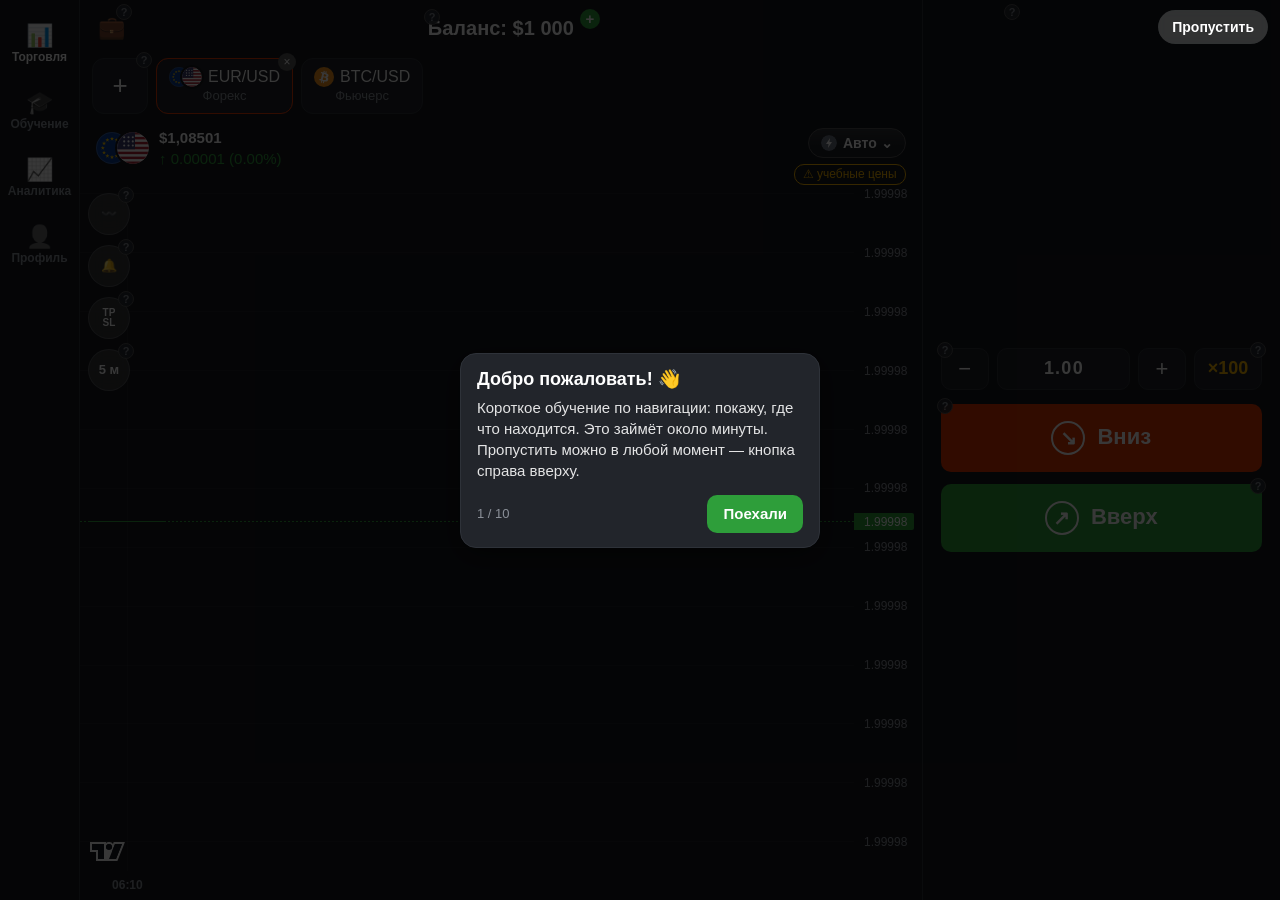
==== criptoforex-pwa/index.html @ 774edd7d "Add files via upload" ====
<!DOCTYPE html>
<html lang="ru">
<head>
<meta charset="UTF-8">
<meta name="viewport" content="width=device-width, initial-scale=1, viewport-fit=cover">
<meta name="theme-color" content="#16181d">
<meta name="color-scheme" content="dark">
<meta name="description" content="Локальный учебный терминал CriptoForex для iPhone.">
<meta name="mobile-web-app-capable" content="yes">
<meta name="apple-mobile-web-app-capable" content="yes">
<meta name="apple-mobile-web-app-title" content="CriptoForex">
<meta name="apple-mobile-web-app-status-bar-style" content="black">
<link rel="manifest" href="./manifest.json">
<link rel="apple-touch-icon" sizes="180x180" href="./apple-touch-icon.png">
<link rel="icon" type="image/png" sizes="32x32" href="./favicon-32.png">
<link rel="icon" type="image/png" sizes="192x192" href="./icon-192.png">
<title>CriptoForex</title>
<script>
  if (window.navigator.standalone || (window.matchMedia && window.matchMedia("(display-mode: standalone)").matches)) {
    document.documentElement.classList.add("pwa-standalone");
  }
</script>
<link rel="stylesheet" href="./style.css?v=113-pwa">
</head>
<body>
<div id="app">

  <!-- ===== ТОРГОВЛЯ ===== -->
  <section id="page-trade" class="page active">
    <header class="top">
      <button class="icon-btn" id="btn-open-trades" aria-label="Сделки">💼<span class="badge" id="open-badge" hidden>0</span></button>
      <div class="balance">Баланс: <b id="balance" class="tap">$0</b><button class="plus" id="btn-topup" aria-label="Пополнить демо-счёт">+</button></div>
      <span class="icon-btn spacer"></span>
    </header>

    <div class="tabs" id="asset-tabs"></div>

    <div class="quote">
      <div class="quote-main">
        <span id="q-icon"></span>
        <div>
          <div class="price" id="price">—</div>
          <div class="change" id="change"></div>
        </div>
      </div>
      <div class="quote-r"><div class="ex-row"><button class="ex-pill ex-prev" id="ex-prev" title="Предыдущая биржа" hidden></button><button class="ex-pill" id="ex-pill" hidden>Авто ⌄</button></div>
      <div class="sim-badge" id="sim-badge" hidden title="Нет связи с биржей — цены учебные">⚠ учебные цены</div></div>
    </div>

    <div class="chart-wrap">
      <div class="chart-tools">
        <button class="round" id="btn-indicators" title="Индикаторы">〰️</button>
        <button class="round" id="btn-alerts" title="Уведомления">🔔<span class="badge" id="alert-badge" hidden>0</span></button>
        <button class="round tpsl-btn" id="btn-tpsl" title="Тейк-профит и стоп-лосс">TP<br>SL</button>
        <button class="round" id="btn-tf" title="Таймфрейм">5 м</button>
        <button class="round dom-btn" id="btn-dom" title="Стакан и заявки" hidden>DOM</button>
        <button class="round" id="btn-trend" title="Поставить линию тренда" hidden>📐</button>
        <button class="round" id="btn-undo-trend" title="Удалить последнюю линию тренда" hidden>↶</button>
      </div>
      <div id="lw-chart"></div>
      <svg id="trend-svg"></svg>
      <svg id="tpsl-svg"></svg>
      <div id="place-ov" hidden></div>
      <canvas id="mag" hidden></canvas>
      <div id="tv-chart" hidden></div>
    </div>

    <footer class="trade-bar">
      <div class="stake-row">
        <button class="step" id="stake-minus">−</button>
        <div class="stake-wrap" id="stake-wrap"><div class="drum" id="stake-drum" aria-hidden="true"></div>
          <input id="stake" type="text" inputmode="decimal" value="1.00" aria-label="Сумма ставки"></div>
        <button class="step" id="stake-plus">+</button>
        <button class="lev" id="lev-btn" aria-label="Плечо">×100</button>
      </div>
      <div class="dir-row" id="dir-row">
        <button class="dir down" id="btn-down"><span class="ico">↘</span>Вниз</button>
        <button class="dir up" id="btn-up"><span class="ico">↗</span>Вверх</button>
      </div>
      <div class="pos-row" id="pos-row" hidden>
        <div class="pos-info">
          <div class="pos-name" id="pos-name"></div>
          <div class="pos-time" id="pos-time"></div>
        </div>
        <div class="pos-pnl" id="pos-pnl"></div>
        <button class="stop" id="btn-stop">СТОП</button>
      </div>
    </footer>
  </section>

  <!-- ===== ОБУЧЕНИЕ ===== -->
  <section id="page-learn" class="page">
    <h1>Обучение</h1>
    <button class="card link" id="btn-tour"><b>🧭 Пройти обучение по навигации</b><div class="muted">Короткий тур по приложению — заново</div></button>
    <div class="list" id="lessons"></div>
  </section>

  <!-- ===== АНАЛИТИКА ===== -->
  <section id="page-analytics" class="page">
    <div class="an-head"><h1>Аналитика</h1><button id="an-refresh" class="an-ref" aria-label="Обновить" title="Обновить">⟳</button></div>
    <h2 id="an-asset"></h2>
    <div class="widget-box" id="tv-technical"></div>
    <h2>Календарь событий</h2>
    <div class="widget-box tall" id="tv-events"></div>
  </section>

  <!-- ===== ПРОФИЛЬ ===== -->
  <section id="page-profile" class="page">
    <h1>Профиль</h1>
    <div class="card"><div class="muted">Ваш баланс</div><div class="big green tap" id="p-balance">$0</div>
      <button class="plus big-plus" id="btn-topup2">+</button></div>
    <button class="card link" id="btn-stats"><b>Статистика</b><div class="muted">Статистика по валютным парам</div></button>
    <div class="menu">
      <button id="m-admin" hidden><span>🛡</span>Админка<i>›</i></button>
      <button id="m-history"><span>💼</span>История<i>›</i></button>
      <button id="m-settings"><span>⚙️</span>Настройки<i>›</i></button>
      <button id="m-feedback"><span>💬</span>Написать @e3to_ya<i>›</i></button>
    </div>
    <div class="version">CriptoForex (v113)</div>
  </section>

  <nav class="nav">
    <i class="nav-glass" aria-hidden="true"></i>
    <button data-page="trade" class="active"><span>📊</span>Торговля</button>
    <button data-page="learn"><span>🎓</span>Обучение</button>
    <button data-page="analytics"><span>📈</span>Аналитика</button>
    <button data-page="profile"><span>👤</span>Профиль</button>
  </nav>
</div>

<!-- Экран «Сделки» -->
<div id="trades-view" hidden>
  <header class="tr-top"><button id="tr-back" aria-label="Назад">‹</button><h2>Сделки</h2><span></span></header>
  <div class="chips tr-chips" id="tr-chips"></div>
  <div id="tr-list"></div>
  <footer class="tr-total"><div>Общая прибыль (<span id="tr-count">0</span>)</div><div id="tr-sum" class="tr-sum">$0</div></footer>
</div>

<!-- Экран «Админка» (виден только админам) -->
<div id="admin-view" hidden>
  <header class="tr-top"><button id="ad-back" aria-label="Назад">‹</button><h2>Админка</h2><button id="ad-refresh" class="ad-ref" aria-label="Обновить">⟳</button></header>
  <div class="ad-sum" id="ad-sum"></div>
  <div class="chips tr-chips" id="ad-tabs"></div>
  <div class="ad-tools" id="ad-tools">
    <div class="ad-search"><input id="ad-q" placeholder="Поиск: ник, имя или id" autocomplete="off" enterkeyhint="search"></div>
    <div class="chips ad-sorts" id="ad-sorts"></div>
  </div>
  <div id="ad-list"></div>
</div>

<!-- Стакан и заявки (виден только админам) -->
<div id="dom-view" hidden>
  <div class="dom-split v2" id="dom-split2" title="Потяни, чтобы изменить ширину правой панели"></div>
  <header class="dom-top">
    <button id="dom-back" aria-label="Назад">‹</button>
    <div class="dom-title"><b id="dom-title">Стакан</b><small id="dom-sub"></small></div>
    <button id="dom-ex" class="dom-ex" aria-label="Биржа"></button>
  </header>
  <div class="dom-bar" id="dom-bar">
    <button class="step" id="dom-minus" aria-label="Меньше">−</button>
    <input id="dom-stake" type="text" inputmode="decimal" value="1.00" aria-label="Ставка">
    <button class="step" id="dom-plus" aria-label="Больше">+</button>
    <button class="lev" id="dom-lev" aria-label="Плечо">×100</button>
    <label class="dom-tap" id="dom-tpsl-lab" title="Тейк-профит и стоп-лосс на новые заявки из стакана"><span>TP/SL</span><input type="checkbox" id="dom-tpsl" class="spot-in"><span class="spot-sw"></span></label>
    <button class="step" id="dom-tpsl-set" aria-label="Настроить TP/SL" title="Настроить TP/SL">⚙</button>
    <label class="dom-tap" title="Заявка уходит сразу по тапу на уровень"><span>1 тап</span><input type="checkbox" id="dom-tap" class="spot-in"><span class="spot-sw"></span></label>
  </div>
  <div class="dom-pos" id="dom-pos" hidden></div>
  <div class="dom-lw">
    <div class="dom-chartbox" id="dom-chartbox">
      <canvas id="dom-chart"></canvas>
      <div class="dom-tfs" id="dom-tfs"><button data-cd>Свечи</button><button data-tf="15s">15с</button><button data-tf="1">1м</button><button data-tf="5">5м</button></div>
    </div>
    <div class="dom-split" id="dom-split1" title="Потяни, чтобы изменить ширину графика и стакана"></div>
    <div class="dom-ladder" id="dom-ladder"></div>
    <div class="dom-zoom" id="dom-zoom">
      <div class="zg"><button id="dom-rm" aria-label="Строки ниже" title="Строки стакана ниже">↕−</button><button id="dom-rp" aria-label="Строки выше" title="Строки стакана выше">↕+</button><small>строки</small></div>
      <div class="zg"><button id="dom-zm" aria-label="Мельче шаг цены" title="Мельче шаг цены (×1 — каждый тик)">−</button><button id="dom-zv" aria-label="Сбросить" title="Шаг цены ×1">×1</button><button id="dom-zp" aria-label="Крупнее шаг цены" title="Крупнее шаг цены (×10 — каждый 10-й тик)">+</button><small>шаг цены</small></div>
      <div class="zg"><button id="dom-ctr" aria-label="К текущей цене" title="К текущей цене">◎</button><small>к цене</small></div>
    </div>
    <div class="dom-plate" id="dom-plate"></div>
  </div>
  <div class="dom-confirm" id="dom-confirm" hidden></div>
  <div class="dom-orders" id="dom-orders" hidden></div>
  <footer class="dom-foot" id="dom-foot">
    <button class="dir down" id="dom-down"><span class="ico">↘</span>Вниз</button>
    <button class="dir up" id="dom-up"><span class="ico">↗</span>Вверх</button>
  </footer>
</div>

<!-- Нижняя шторка (общая для всех списков) -->
<div id="sheet-back" hidden></div>
<div id="sheet" hidden>
  <div class="grab"></div>
  <h3 id="sheet-title"></h3>
  <div id="sheet-body"></div>
</div>
<div id="toast" hidden></div>

<script src="./currencies.js"></script>
<script src="./icons.js?v=11"></script>
<script src="./demo.js"></script>
<script src="./app.js?v=113-pwa"></script>
<script src="./dom.js?v=115"></script>
<script>
  if ("serviceWorker" in navigator) {
    window.addEventListener("load", () => navigator.serviceWorker.register("./sw.js").catch(() => {}));
  }
</script>
</body>
</html>
---- criptoforex-pwa/style.css ----
:root{
  --bg:#16181d; --card:#1f2227; --card2:#272b32; --line:#2e3239;
  --text:#fff; --muted:#8b9099; --green:#2e9e3a; --red:#e03500; --accent:#2e9e3a; --accent-t:#fff; --sel:#e03500; --round:rgba(110,110,110,.85); --round-t:#fff;
  --sheet:#22252b; --pop:#2b2f36; --border2:#555; --inv:#fff; --inv-t:#000; --toast:#333; --toast-t:#fff;
  --up:#2e9e3a; --down:#e03500; --up-t:#fff; --down-t:#fff;
  --fx1:150,205,255; --fx2:60,150,255; --fx3:20,70,190; --fx-alt:255,155,45;   /* цвета нижнего бара и его эффектов (r,g,b); в теме «Свой цвет» — из выбранного цвета кнопок */
  --safe-b:env(safe-area-inset-bottom,0px);
}
*{box-sizing:border-box;-webkit-tap-highlight-color:transparent}
html,body{margin:0;height:100%;background:var(--bg);color:var(--text);
  font:16px/1.3 -apple-system,BlinkMacSystemFont,"Segoe UI",Roboto,sans-serif;overflow:hidden}
button{font:inherit;color:inherit;background:none;border:0;cursor:pointer}
#app{display:flex;flex-direction:column;height:100%}
.page{display:none;flex:1;min-height:0;overflow-y:auto;padding:0 16px 16px}
.page.active{display:flex;flex-direction:column}
#page-trade{padding:0}
h1{text-align:center;font-size:22px;margin:14px 0}
h2{font-size:16px;margin:16px 0 8px}
.muted{color:var(--muted)} .green{color:var(--green)} .red{color:var(--red)}

/* --- торговля --- */
.top{display:flex;align-items:center;justify-content:space-between;padding:10px 12px 6px}
.icon-btn{width:36px;height:36px;font-size:22px;position:relative}
.icon-btn.spacer{visibility:hidden}
.badge{position:absolute;top:-2px;right:-2px;background:var(--red);border-radius:9px;font-size:11px;min-width:16px;height:16px;line-height:16px;text-align:center}
.balance{font-size:20px;font-weight:600;position:relative}
.plus{width:20px;height:20px;border-radius:50%;background:var(--accent);color:var(--accent-t);font-size:15px;line-height:20px;position:absolute;top:-6px;right:-26px;padding:0}
.tabs{display:flex;gap:8px;overflow-x:auto;padding:6px 12px;scrollbar-width:none}
.tabs::-webkit-scrollbar{display:none}
.tab{flex:0 0 auto;min-width:104px;padding:8px 12px;border:1.5px solid var(--line);border-radius:12px;background:var(--card);position:relative;text-align:center}
.tab small{display:block;color:var(--muted);font-size:13px}
.tab.active{border-color:var(--sel)}
.tab.add{min-width:56px;font-size:26px;display:flex;align-items:center;justify-content:center}
.tab .x{position:absolute;top:-6px;right:-4px;width:18px;height:18px;border-radius:50%;background:var(--border2);font-size:12px;line-height:18px}
.tab .pnl{font-size:13px}
.quote{display:flex;justify-content:space-between;align-items:flex-start;padding:8px 16px 0}
.price{font-size:15px;font-weight:600}
.change{font-size:15px;margin-top:2px}
.sim-badge{font-size:12px;color:#f5b301;border:1px solid #f5b301;border-radius:10px;padding:2px 8px}
.chart-wrap{position:relative;flex:1;min-height:0}
#tv-chart,#lw-chart{position:absolute;inset:0}
#tv-chart[hidden],#lw-chart[hidden]{display:none}
#tv-chart iframe{width:100%!important;height:100%!important}
.chart-tools{position:absolute;left:8px;top:8px;display:flex;flex-direction:column;gap:10px;z-index:8}
.round{width:42px;height:42px;border-radius:50%;background:var(--round);color:var(--round-t);font-size:13px;font-weight:600}
.round.light{background:#eee;color:#555}
.trade-bar{padding:8px 16px calc(8px + 0px);background:var(--bg)}
.stake-row{display:flex;gap:8px;margin-bottom:8px}
.stake-row input{flex:1;min-width:0;text-align:center;background:var(--card);color:var(--text);border:1px solid var(--line);border-radius:10px;font-size:18px;font-weight:600;padding:8px}
.step{width:48px;border-radius:10px;background:var(--card);border:1px solid var(--line);font-size:22px;position:relative;overflow:hidden;touch-action:manipulation;-webkit-tap-highlight-color:transparent;user-select:none;-webkit-user-select:none;
  transition:transform .12s cubic-bezier(.2,.8,.2,1),background-color .18s,border-color .18s,color .18s}
.step:active{transform:scale(.86);background:color-mix(in srgb,var(--card) 82%,var(--text) 18%)}
.step::after{content:"";position:absolute;left:50%;top:50%;width:10px;height:10px;margin:-5px 0 0 -5px;border-radius:50%;background:currentColor;opacity:0;pointer-events:none}
.step.pop::after{animation:stepRipple .55s ease-out}
.step.bump{animation:stepBump .3s cubic-bezier(.3,1.6,.5,1),stepGlow .9s ease-out}
#stake-plus{--glow:#2ebd85}#stake-minus{--glow:#e5484d}
@keyframes stepGlow{0%{border-color:var(--glow);color:var(--glow);box-shadow:0 0 12px -2px var(--glow)}100%{border-color:var(--line);color:inherit;box-shadow:0 0 0 0 transparent}}
@keyframes stepRipple{from{opacity:.38;transform:scale(1)}to{opacity:0;transform:scale(8)}}
@keyframes stepBump{0%{transform:scale(.84)}55%{transform:scale(1.1)}100%{transform:scale(1)}}
.dir-row{display:flex;gap:16px}
.dir{flex:1;height:56px;border-radius:10px;font-size:22px;font-weight:700;display:flex;align-items:center;justify-content:center;gap:12px}
.dir .ico{border:2px solid var(--border2);border-radius:50%;width:34px;height:34px;line-height:30px;font-size:20px}
.dir.down{background:var(--down);color:var(--down-t)} .dir.up{background:var(--up);color:var(--up-t)}
.dir.down .ico{border-color:currentColor} .dir.up .ico{border-color:currentColor}
.dir:disabled{opacity:.5}
.dir[hidden]{display:none}
.stake-row .lev:disabled{opacity:.6}
.pos-row{display:flex;align-items:center;gap:12px;height:56px}
.pos-row[hidden],.dir-row[hidden]{display:none}
.pos-info{flex:1;min-width:0}.pos-name{font-weight:600;white-space:nowrap;overflow:hidden;text-overflow:ellipsis}.pos-time{color:var(--muted);font-size:13px}
.pos-pnl{font-size:22px;font-weight:700}
.stop{background:var(--inv);color:var(--inv-t);border-radius:10px;font-weight:700;font-size:20px;padding:10px 22px}

/* --- прочее --- */
.card{background:var(--card);border:1px solid var(--line);border-radius:14px;padding:14px 16px;margin-bottom:12px;position:relative;text-align:left;width:100%;display:block}
.card .big{font-size:30px;font-weight:700;margin-top:4px}
.big-plus{width:44px;height:44px;border-radius:50%;font-size:28px;top:50%;right:14px;margin-top:-22px}
.menu button{display:flex;align-items:center;gap:14px;width:100%;padding:16px 4px;font-size:20px;border-bottom:1px solid var(--line)}
.menu button i{margin-left:auto;font-style:normal;font-size:28px}
.version{color:var(--muted);font-size:13px;margin-top:auto;padding-top:20px}
.list .item{background:var(--card);border-radius:12px;padding:12px 14px;margin-bottom:10px}
.item .t{font-weight:600}.item .d{color:var(--muted);font-size:14px;margin-top:2px}
.widget-box{height:420px;border-radius:12px;overflow:hidden;background:var(--card)}
.widget-box.tall{height:520px}

.nav{display:flex;border-top:1px solid var(--line);background:var(--bg);padding-bottom:var(--safe-b)}
.nav button{flex:1;padding:4px 0 6px;color:var(--muted);font-size:11px;font-weight:600}
.nav button span{display:block;font-size:17px;line-height:1.25;filter:grayscale(1)}
.nav button.active{color:var(--text)}.nav button.active span{filter:none}

/* --- шторка --- */
#sheet-back{position:fixed;inset:0;background:rgba(0,0,0,.55);z-index:20}
#sheet{position:fixed;left:0;right:0;bottom:0;max-height:78%;overflow-y:auto;background:var(--sheet);border-radius:24px 24px 0 0;z-index:21;padding:8px 16px calc(16px + var(--safe-b))}
#sheet[hidden],#sheet-back[hidden],#toast[hidden]{display:none}
.grab{width:44px;height:5px;border-radius:3px;background:var(--border2);margin:4px auto 12px}
#sheet h3{text-align:center;font-size:22px;margin:6px 0 14px;font-weight:500}
.row{display:flex;align-items:center;gap:12px;padding:14px 6px;border-bottom:1px solid var(--line);font-size:18px}
.row.sel{background:var(--card2)}
.row .sub{color:var(--muted);font-size:14px}
.row .grow{flex:1;min-width:0}
.chips{display:flex;gap:8px;margin-bottom:8px}
.chip{border:1.5px solid var(--border2);border-radius:20px;padding:8px 18px}
.chip.on{background:var(--inv);color:var(--inv-t)}
.star{font-size:22px;color:var(--muted)}.star.on{color:#f5b301}
.pill{border:1px solid var(--line);border-radius:10px;padding:6px 12px}
.pill.on{background:var(--accent);border-color:var(--accent);color:var(--accent-t)}
#toast{white-space:pre-line;position:fixed;left:16px;right:16px;bottom:96px;background:var(--toast);color:var(--toast-t);border-radius:12px;padding:12px 14px;z-index:30;text-align:center}

/* --- экран «Сделки» --- */
#trades-view{position:fixed;inset:0;z-index:15;background:var(--bg);display:flex;flex-direction:column}
#trades-view[hidden]{display:none}
.tr-top{display:grid;grid-template-columns:48px 1fr 48px;align-items:center;padding:14px 8px 8px}
.tr-top h2{margin:0;text-align:center;font-size:24px}
#tr-back{font-size:40px;line-height:1;padding:0 8px}
.tr-chips{justify-content:center;padding:6px 12px 12px;border-bottom:1px solid var(--line);margin:0}
#tr-list{flex:1;overflow-y:auto}
.tr-row{border-bottom:1px solid var(--line)}
.tr-head{display:flex;align-items:center;gap:12px;width:100%;padding:18px 16px;font-size:20px;text-align:left}
.tr-st{width:30px;height:30px;border:2px solid var(--muted);border-radius:50%;text-align:center;line-height:26px;font-size:16px;flex:none}
.tr-st.live{border-color:var(--accent);color:var(--accent);animation:pulse calc(1.4s * var(--ak)) infinite}
@keyframes pulse{50%{opacity:.35}}
.coin{display:inline-flex;align-items:center;justify-content:center;vertical-align:middle;box-sizing:border-box;width:26px;height:26px;border-radius:50%;color:#fff;font-size:14px;font-weight:700;text-align:center;line-height:1;flex:none;box-shadow:inset 0 0 0 .8px rgba(255,255,255,.22);text-shadow:0 1px 1px rgba(0,0,0,.25)}
.tr-name{flex:1;min-width:0;overflow:hidden;text-overflow:ellipsis;white-space:nowrap}
.tr-pnl{font-weight:600}
.tr-chev{color:var(--muted);width:24px;text-align:center;font-size:22px}
.tr-body{padding:0 16px 18px 58px}
.kv{display:flex;justify-content:space-between;gap:12px;padding:7px 0;font-size:19px}
.kv span:first-child{color:var(--muted)}
.tr-btns{display:flex;gap:10px;margin-top:12px}
.tr-btns .more{flex:1;border:1px solid var(--border2);border-radius:10px;padding:12px;font-weight:600;font-size:17px;background:var(--card)}
.tr-btns .share{width:62px;border:1px solid var(--border2);border-radius:10px;background:var(--card);font-size:20px}
.tr-total{border-top:1px solid var(--line);background:var(--card);text-align:center;padding:16px 16px calc(18px + var(--safe-b));font-size:22px}
.tr-sum{font-size:38px;font-weight:700;margin-top:6px}
.tr-empty{text-align:center;color:var(--muted);padding:40px 16px}

/* --- уведомления и выбор валюты --- */
.round{position:relative}
.tap{cursor:pointer}
.asset-card{display:flex;align-items:center;gap:12px;border:1.5px solid var(--text);border-radius:14px;padding:16px;font-size:22px;font-weight:700;margin-bottom:18px}
.asset-card .grow{flex:1}.asset-card .px{font-weight:500;color:var(--muted)}
.new-alert{display:flex;align-items:center;gap:14px;font-size:22px;font-weight:600;margin:18px 4px 14px}
.presets{display:flex;gap:12px;margin:6px 0 18px}
.preset{width:58px;height:58px;border-radius:50%;border:1px solid var(--line);background:var(--bg);font-size:15px;line-height:1.1;display:flex;flex-direction:column;align-items:center;justify-content:center}
.preset small{font-size:14px;color:var(--muted)}
.preset.dn{color:#ff6b57}.preset.upc{color:#5fd06b}
.fields{display:grid;grid-template-columns:1fr 1fr;gap:16px}
.fld label{display:block;color:var(--muted);font-size:17px;margin-bottom:8px}
.fld input,.comment input,.search input{width:100%;background:var(--card);color:var(--text);border:1px solid var(--line);border-radius:10px;padding:16px;font-size:22px;outline:none}
.fld input:focus,.comment input:focus,.search input:focus{border-color:var(--muted)}
.comment{margin:16px 0}.comment label{display:block;color:var(--muted);font-size:17px;margin-bottom:8px}.comment input{font-size:18px}
.btn-green{width:100%;background:var(--accent);color:var(--accent-t);border:2px solid var(--accent);border-radius:14px;padding:18px;font-size:22px;font-weight:700}
.alert-row .st{font-size:14px}
.alert-row .x{font-size:22px;color:var(--muted);padding:6px 10px}
.search{position:sticky;top:-8px;background:var(--sheet);padding:4px 0 10px;z-index:2}
.search input{font-size:18px;padding:13px 14px}
.spot-row{display:flex;align-items:center;justify-content:space-between;gap:12px;margin:10px 4px 0;font-size:16px;cursor:pointer;position:relative}
.spot-row .sub{color:var(--muted);font-size:13px}
.search input.spot-in{position:absolute;right:0;top:0;width:1px;height:1px;opacity:0;padding:0;margin:0;border:0}
.spot-sw{flex:none;width:48px;height:28px;border-radius:14px;background:var(--line);position:relative;transition:background calc(.2s * var(--ak))}
.spot-sw::after{content:"";position:absolute;top:3px;left:3px;width:22px;height:22px;border-radius:50%;background:#fff;transition:transform calc(.2s * var(--ak))}
.spot-in:checked+.spot-sw{background:var(--accent)}
.spot-in:checked+.spot-sw::after{transform:translateX(20px)}
.cur-row{display:flex;align-items:center;gap:16px;padding:15px 10px;font-size:19px;border-radius:8px}
.cur-row .fl{font-size:28px;width:34px;text-align:center}
.cur-row .nm{flex:1}.cur-row .ck{font-size:26px}
.cur-row.sel{background:var(--card2)}
.hint{color:var(--muted);font-size:13px;text-align:center;padding:10px}

.round[hidden]{display:none}
#lw-legend{position:absolute;inset:0;pointer-events:none;z-index:3}
#lw-legend .lg{position:absolute;left:0;right:0;border-top:1px solid var(--line);padding:2px 8px 0 56px;font-size:11px;color:var(--muted,#8b9099);white-space:nowrap}
#lw-legend .lg b{color:var(--text);font-weight:600;margin-left:4px}

/* --- линия тренда, лупа, окно «Настройки» индикатора --- */
#trend-svg{position:absolute;inset:0;width:100%;height:100%;z-index:4;pointer-events:none;touch-action:none;overflow:hidden}
#place-ov{position:absolute;inset:0;z-index:6;touch-action:none;background:rgba(255,255,255,.015)}
#place-ov[hidden]{display:none}
#mag{position:absolute;left:10px;bottom:38px;width:132px;height:132px;border-radius:50%;border:2px solid var(--text);
  box-shadow:0 4px 14px rgba(0,0,0,.6);z-index:9;pointer-events:none;background:var(--bg)}
#mag[hidden]{display:none}
.round.on{background:var(--accent);color:var(--accent-t)}
.set-t{font-size:22px;margin:20px 0 12px;font-weight:500}
.set-g{display:grid;gap:12px;grid-template-columns:repeat(var(--c,3),minmax(0,1fr))}
.set-f label{display:block;color:var(--muted);font-size:16px;margin-bottom:6px}
.set-f input{width:100%;background:var(--card);color:var(--text);border:1px solid var(--line);border-radius:10px;padding:14px 12px;font-size:20px;outline:none}
.dd{position:relative}
.dd-b{width:100%;height:54px;display:flex;align-items:center;gap:8px;background:var(--card);border:1px solid var(--line);border-radius:10px;padding:0 10px}
.dd-b i{font-style:normal;color:var(--muted);font-size:18px}
.dd-b .sw,.dd-o .sw{flex:1;height:8px;border-radius:4px;display:block}
.dd-b .ln,.dd-o .ln{flex:1;background:var(--muted);display:block}
.dd-b .tx{flex:1;text-align:left;font-size:18px}
.dd-l{position:absolute;left:0;right:0;top:58px;background:var(--pop);border:1px solid var(--line);border-radius:10px;z-index:6;max-height:240px;overflow:auto}
.dd-l[hidden]{display:none}
.dd-o{display:flex;align-items:center;padding:13px 12px}
.dd-o:active{background:var(--card2)}
.btn-link{display:block;width:100%;text-align:center;font-weight:600;font-size:18px;padding:18px 10px 6px}
.gear{font-size:20px;padding:0 6px}

/* --- биржа, плечо --- */
.quote-r{display:flex;flex-direction:column;align-items:flex-end;gap:6px}
.ex-pill{border:1.5px solid var(--border2);border-radius:16px;padding:5px 12px;font-size:14px;font-weight:600;background:var(--card);white-space:nowrap}
.ex-pill[hidden]{display:none}
.ex-row{display:flex;align-items:center;justify-content:flex-end;gap:6px}
.ex-prev{font-size:13px;padding:5px 10px;color:var(--muted);border-color:var(--line);max-width:112px;overflow:hidden;text-overflow:ellipsis}
.ex-prev:active{background:var(--card)}
/* капля: от касания по воде расходятся кольца, а плашка биржи «падает» и расплёскивается */
.ex-pill{position:relative;overflow:hidden;-webkit-tap-highlight-color:transparent;user-select:none;-webkit-user-select:none;transition:transform .15s cubic-bezier(.2,.8,.2,1)}
.ex-pill:active{transform:scale(.94)}
.drop-ring{position:absolute;width:8px;height:8px;margin:-4px 0 0 -4px;border-radius:50%;border:2px solid currentColor;opacity:.55;pointer-events:none;animation:dropRing .75s cubic-bezier(.2,.6,.3,1) forwards}
.drop-ring.r2{animation-delay:.14s;opacity:.35}
.drop-ring.r3{animation-delay:.28s;opacity:.2}
@keyframes dropRing{to{transform:scale(var(--s,14));opacity:0;border-width:.5px}}
.ex-pill.drop{animation:dropPlop .7s cubic-bezier(.3,1.3,.5,1)}
.ex-prev.drop{animation-delay:.09s}
@keyframes dropPlop{
  0%{transform:translateY(-14px) scale(.65,1.3);opacity:0;border-radius:50% 50% 50% 50%/70% 70% 30% 30%}
  30%{transform:translateY(0) scale(.88,1.18);opacity:1;border-radius:46% 46% 54% 54%/60% 60% 40% 40%}
  50%{transform:translateY(0) scale(1.16,.82)}
  70%{transform:scale(.96,1.05)}
  85%{transform:scale(1.02,.99)}
  100%{transform:none}
}
.stake-row .lev{min-width:68px;border-radius:10px;background:var(--card);border:1px solid var(--line);font-size:18px;font-weight:700;color:#f5b301;padding:0 10px}
.lvl{color:#f5b301;font-weight:700}
.tr-ex{display:block;color:var(--muted);font-size:13px;font-weight:400}
.lev-big{text-align:center;font-size:44px;font-weight:700;color:#f5b301;margin:2px 0 10px}
.lev-chips{flex-wrap:wrap;justify-content:center;margin-bottom:10px}
.lev-chips .chip{padding:8px 14px}
.lev-range{width:100%;margin:6px 0 14px;accent-color:var(--accent)}

/* --- картинки монет (icons.js) --- */
.aic{display:inline-flex;align-items:center;flex:none;vertical-align:middle}
.aic .ic{display:block;flex:none}
.aic.pair .ic + .ic{border-radius:50%;box-shadow:0 0 0 2px var(--bg)}
img.aic{border-radius:50%;object-fit:cover}
.quote-main{display:flex;align-items:center;gap:10px}
#q-icon:empty{display:none}
.tab-name{display:flex;align-items:center;justify-content:center;gap:6px;white-space:nowrap}
.asset-card .aic{margin-right:2px}

/* --- тейк-профит / стоп-лосс --- */
.tpsl-btn{font-size:10px;line-height:1.05;letter-spacing:.2px}
#tpsl-svg{position:absolute;inset:0;width:100%;height:100%;z-index:5;pointer-events:none;touch-action:none;overflow:hidden}
#tpsl-svg text{font-family:-apple-system,BlinkMacSystemFont,"Segoe UI",Roboto,sans-serif;user-select:none;-webkit-user-select:none}
#tpsl-svg .lv-hit{cursor:ns-resize;touch-action:none}
.lv-sec{display:flex;align-items:center;gap:10px;font-size:20px;font-weight:600;margin:20px 0 10px}
.lv-sec:first-child{margin-top:4px}
.lv-dot{width:12px;height:12px;border-radius:50%;flex:none}
.lv-sec .lv-rm{margin-left:auto;font-size:15px;font-weight:500;color:var(--muted);padding:4px 8px}
.lv-hint{color:var(--muted);font-size:13px;margin-top:8px;line-height:1.35}
.lv-hint .bad{color:#ff6b57}
.lv-info{background:var(--card);border:1px solid var(--line);border-radius:12px;padding:10px 12px;font-size:15px;margin-bottom:6px}
.lv-info .kv{padding:4px 0;font-size:15px}
.lv-chips{flex-wrap:wrap;margin:10px 0 0}
.lv-chips .chip{padding:6px 14px;font-size:14px}

/* --- админка --- */
.menu button[hidden]{display:none}
#admin-view{position:fixed;inset:0;z-index:15;background:var(--bg);display:flex;flex-direction:column}
#admin-view[hidden]{display:none}
.ad-ref{font-size:26px;line-height:1;padding:0 8px}
.ad-sum{display:grid;grid-template-columns:repeat(4,minmax(0,1fr));gap:8px;padding:2px 12px 10px}
.ad-sum div{background:var(--card);border:1px solid var(--line);border-radius:12px;padding:8px 4px;text-align:center}
.ad-sum b{display:block;font-size:16px}
.ad-sum small{color:var(--muted);font-size:11px}
.ad-tools{padding:10px 12px 0}
.ad-tools[hidden]{display:none}
.ad-search input{width:100%;background:var(--card);color:var(--text);border:1px solid var(--line);border-radius:10px;padding:11px 12px;font-size:16px;outline:none}
.ad-search input:focus{border-color:var(--muted)}
.ad-sorts{margin:8px 0 6px;overflow-x:auto;scrollbar-width:none}
.ad-sorts::-webkit-scrollbar{display:none}
.ad-sorts .chip{padding:6px 14px;font-size:14px;white-space:nowrap}
#ad-list{flex:1;min-height:0;overflow-y:auto;padding-bottom:calc(8px + var(--safe-b))}
.ad-row{display:flex;align-items:center;gap:12px;width:100%;text-align:left;padding:12px 14px;border-bottom:1px solid var(--line)}
.ad-av{width:40px;height:40px;border-radius:50%;background:var(--pop);display:flex;align-items:center;justify-content:center;font-weight:700;font-size:16px;flex:none;position:relative}
.ad-av.on::after{content:"";position:absolute;right:0;bottom:0;width:11px;height:11px;border-radius:50%;background:var(--green);border:2px solid var(--bg)}
.ad-main{flex:1;min-width:0}
.ad-main b{display:block;overflow:hidden;text-overflow:ellipsis;white-space:nowrap;font-weight:600}
.ad-main small,.ad-right small{display:block;color:var(--muted);font-size:13px;overflow:hidden;text-overflow:ellipsis;white-space:nowrap}
.ad-right{text-align:right;flex:none;max-width:48%}
.ad-right b{display:block}
.ad-note{color:var(--muted);font-size:13px;text-align:center;padding:12px 16px}
#net-banner{position:fixed;left:50%;transform:translateX(-50%);top:calc(env(safe-area-inset-top,0px) + 8px);background:#b3261e;color:#fff;font-size:13px;padding:6px 14px;border-radius:14px;z-index:40;pointer-events:none}
#net-banner[hidden]{display:none}

/* --- темы --- */
.theme-row{display:flex;align-items:center;gap:12px}
.theme-sw{display:flex;flex:none;width:54px;height:34px;border-radius:9px;overflow:hidden;border:1px solid var(--border2)}
.theme-sw i{flex:1}
.theme-row .ck{color:var(--accent);font-weight:700;font-size:18px}
html{color-scheme:dark}
html.light{color-scheme:light}

/* ================= АДАПТИВНОСТЬ: вертикально, горизонтально, планшет, ПК ================= */
#app{height:100vh;height:100dvh;padding-left:env(safe-area-inset-left,0px);padding-right:env(safe-area-inset-right,0px)}
.page{min-width:0}

/* все экраны, кроме торговли: содержимое по центру, не растягивается на весь монитор */
.page:not(#page-trade){align-items:center}
.page:not(#page-trade)>*{width:100%;max-width:760px}
#trades-view,#admin-view{align-items:center}
#trades-view>*,#admin-view>*{width:100%;max-width:860px}

/* планшет вертикально: чуть крупнее, по центру */
@media (min-width:640px) and (orientation:portrait){
  #page-trade .trade-bar{padding:10px 20px;max-width:720px;margin:0 auto;width:100%}
  .tabs,.quote{max-width:900px;margin-left:auto;margin-right:auto;width:100%}
}

/* ---- ШИРОКИЙ РЕЖИМ: телефон/планшет горизонтально и ПК ---- */
@media (min-width:640px) and (orientation:landscape), (min-width:1000px){
  #app{flex-direction:row}
  /* боковая панель навигации вместо нижней */
  .nav{order:-1;flex-direction:column;justify-content:flex-start;width:64px;flex:none;border-top:0;border-right:1px solid var(--line);padding:10px 0}
  .nav button{flex:none;padding:9px 0}

  /* торговля: слева график, справа панель ставки */
  #page-trade.active{display:grid;grid-template-columns:minmax(0,1fr) clamp(280px,28vw,400px);grid-template-rows:auto auto auto minmax(0,1fr)}
  #page-trade>.top{grid-column:1;grid-row:1}
  #page-trade>.tabs{grid-column:1;grid-row:2}
  #page-trade>.quote{grid-column:1;grid-row:3}
  #page-trade>.chart-wrap{grid-column:1;grid-row:4}
  #page-trade>.trade-bar{grid-column:2;grid-row:1/-1;display:flex;flex-direction:column;gap:14px;justify-content:center;
    padding:16px 18px;border-left:1px solid var(--line);overflow-y:auto}
  .trade-bar .stake-row{margin-bottom:0}
  .trade-bar .dir-row{flex-direction:column;gap:12px}
  .trade-bar .dir{flex:none;height:68px}
  .trade-bar .pos-row{flex-direction:column;align-items:stretch;height:auto;gap:10px}
  .trade-bar .pos-pnl{text-align:center;font-size:30px}
  .trade-bar .stop{padding:16px;font-size:22px}

  /* окна по центру, а не шторкой снизу */
  #sheet{left:50%;right:auto;top:50%;bottom:auto;width:min(560px,92vw);max-height:88%;transform:translate(-50%,-50%);border-radius:20px}
  .grab{display:none}
  #toast{left:50%;right:auto;transform:translateX(-50%);width:max-content;max-width:min(460px,90vw);bottom:24px}
}

/* ---- низкие экраны (телефон горизонтально): ужимаем, чтобы график остался большим ---- */
@media (max-height:520px) and (orientation:landscape){
  .nav{width:58px;padding:4px 0}
  .nav button{padding:7px 0;font-size:10px}
  .nav button span{font-size:18px}
  .top{padding:4px 12px 2px}
  .balance{font-size:16px}
  .tabs{padding:3px 12px}
  .tab{min-width:84px;padding:4px 10px;border-radius:10px}
  .tab small{font-size:11px}
  .quote{padding:2px 12px 0}
  .price{font-size:20px}
  .chart-tools{gap:6px;flex-wrap:wrap;max-height:calc(100% - 16px);align-content:flex-start}
  .round{width:34px;height:34px;font-size:11px}
  #page-trade>.trade-bar{padding:8px 12px;gap:8px}
  .trade-bar .dir{height:46px;font-size:18px}
  .trade-bar .stop{padding:10px}
  #sheet{max-height:94%}
}

/* ПК: мышь — подсказка курсора и аккуратный скролл */
@media (hover:hover) and (pointer:fine){
  .tab,.row.tap,.nav button,.dir,.stop,.round,.pill,.chip{transition:filter calc(.12s * var(--ak))}
  .tab:hover,.row.tap:hover,.round:hover,.pill:hover,.chip:hover{filter:brightness(1.15)}
  .dir:hover,.stop:hover{filter:brightness(1.1)}
  .tabs{scrollbar-width:thin}
  .page{scrollbar-width:thin}
}

/* --- Аналитика: всегда тёмная (виджеты TradingView тёмные), независимо от темы приложения --- */
#page-analytics{--bg:#16181d;--card:#1f2227;--card2:#272b32;--line:#2e3239;--text:#ffffff;--muted:#8b9099;
  background:#16181d;color:#ffffff}
/* пока вкладка не открыта, виджеты живут за кадром (а не в display:none) — иначе у них нулевой размер и они грузятся заново */
#page-analytics:not(.active){display:flex;flex-direction:column;position:absolute;left:0;top:0;width:100%;height:100%;
  visibility:hidden;pointer-events:none;overflow:hidden;z-index:-1}

.an-head{position:relative;display:flex;align-items:center;justify-content:center}
.an-ref{position:absolute;right:4px;top:50%;margin-top:-20px;width:40px;height:40px;font-size:26px;line-height:1;color:var(--text);border-radius:50%}
.an-ref:active{background:var(--card2)}
.an-ref.spin{animation:anspin calc(.9s * var(--ak)) linear}
@keyframes anspin{to{transform:rotate(360deg)}}
/* iframe с «чужой» цветовой схемой браузер закрашивает сплошным белым — фиксируем тёмную схему для всей вкладки */
#page-analytics,#page-analytics *{color-scheme:dark}
#page-analytics .widget-box{background:#16181d}

/* значки бирж */
.eic{display:inline-flex;align-items:center;vertical-align:middle;flex:none;margin-right:6px}
.eic .ic{display:block;border-radius:50%}
.row > .eic{margin-right:0}
.ex-pill,.ex-prev{display:inline-flex;align-items:center}

/* шторка: плавность и ползунок */
#sheet{overscroll-behavior:contain}
#sheet-back{opacity:1}
.lev-range{-webkit-appearance:none;appearance:none;width:100%;height:32px;margin:6px 0 14px;background:transparent;touch-action:none;cursor:pointer;--p:0%}
.lev-range:focus{outline:none}
.lev-range::-webkit-slider-runnable-track{height:8px;border-radius:4px;background:linear-gradient(to right,var(--accent) var(--p),var(--card2) var(--p))}
.lev-range::-webkit-slider-thumb{-webkit-appearance:none;appearance:none;width:28px;height:28px;margin-top:-10px;border-radius:50%;background:#fff;border:3px solid var(--accent);box-shadow:0 1px 5px rgba(0,0,0,.4)}
.lev-range::-moz-range-track{height:8px;border-radius:4px;background:var(--card2)}
.lev-range::-moz-range-progress{height:8px;border-radius:4px;background:var(--accent)}
.lev-range::-moz-range-thumb{width:22px;height:22px;border-radius:50%;background:#fff;border:3px solid var(--accent);box-shadow:0 1px 5px rgba(0,0,0,.4)}

/* ================= нижняя навигация: капсула со «стеклянным» ползунком ================= */
.nav{position:relative;margin:6px 14px calc(8px + var(--safe-b));padding:4px;border:1px solid var(--line);border-radius:999px;background:var(--card);
  touch-action:none;-webkit-user-select:none;user-select:none}
.nav button{position:relative;z-index:1;border-radius:999px;padding:5px 0 6px;transition:color calc(.2s * var(--ak))}
.nav-glass{position:absolute;top:4px;bottom:4px;left:0;width:0;border-radius:999px;pointer-events:none;z-index:2;--gx:0px;--gs:1;
  transform:translateX(var(--gx)) scale(var(--gs));will-change:transform;
  background:rgba(255,255,255,.10);box-shadow:inset 0 0 0 1px rgba(255,255,255,.14),0 2px 8px rgba(0,0,0,.25);
  transition:transform calc(.36s * var(--ak)) cubic-bezier(.3,1.3,.5,1),width calc(.3s * var(--ak)) ease,background calc(.2s * var(--ak)),box-shadow calc(.2s * var(--ak))}
.nav.drag .nav-glass{transition:width calc(.2s * var(--ak)) ease,background calc(.2s * var(--ak)),box-shadow calc(.2s * var(--ak))}
.nav.pressed .nav-glass{--gs:1.1}
html.light .nav-glass{background:rgba(0,0,0,.07);box-shadow:inset 0 0 0 1px rgba(0,0,0,.08),0 2px 8px rgba(0,0,0,.12)}

/* боковая панель (ПК, планшет, телефон горизонтально): прежний вид без капсулы и без ползунка.
   Здесь сбрасываем всё, что капсула переопределила (рамка, отступы, скругления), иначе панель выглядит битой. */
@media (min-width:640px) and (orientation:landscape), (min-width:1000px){
  .nav.nav{margin:0;border:0;border-right:1px solid var(--line);border-radius:0;background:var(--bg);padding:10px 0;
    -webkit-backdrop-filter:none;backdrop-filter:none;touch-action:auto;-webkit-user-select:auto;user-select:auto}
  .nav.nav button{flex:none;padding:9px 0;border-radius:0}
  .nav-glass{display:none}
}
@media (max-height:520px) and (orientation:landscape){
  .nav.nav{margin:0;border:0;border-right:1px solid var(--line);border-radius:0;background:var(--bg);padding:4px 0;
    -webkit-backdrop-filter:none;backdrop-filter:none;touch-action:auto;-webkit-user-select:auto;user-select:auto}
  .nav.nav button{flex:none;padding:7px 0;border-radius:0}
  .nav-glass{display:none}
}

/* --- обучение по навигации --- */
#tour{position:fixed;inset:0;z-index:100;overflow:hidden;touch-action:none}
#tour[hidden]{display:none}
#tour.center{background:rgba(0,0,0,.78)}
#tour-hole{position:absolute;border-radius:14px;pointer-events:none;box-shadow:0 0 0 2px var(--accent),0 0 0 100vmax rgba(0,0,0,.78);
  transition:left calc(.25s * var(--ak)) ease,top calc(.25s * var(--ak)) ease,width calc(.25s * var(--ak)) ease,height calc(.25s * var(--ak)) ease}
#tour.center #tour-hole{box-shadow:none;border-radius:0}
#tour-skip{position:absolute;top:calc(10px + env(safe-area-inset-top,0px));right:12px;z-index:2;padding:8px 14px;border-radius:999px;
  background:rgba(255,255,255,.18);color:#fff;font-size:14px;font-weight:600;backdrop-filter:blur(6px)}
#tour-skip[hidden]{display:none}
#tour-tip{position:absolute;z-index:1;background:var(--sheet);color:var(--text);border:1px solid var(--line);border-radius:16px;padding:14px 16px;
  width:max-content;box-shadow:0 8px 28px rgba(0,0,0,.45);transition:left calc(.25s * var(--ak)) ease,top calc(.25s * var(--ak)) ease}
#tour-tip .tt-title{font-size:18px;font-weight:700;margin-bottom:6px}
#tour-tip .tt-text{font-size:15px;line-height:1.4;white-space:pre-line;color:var(--text);opacity:.88}
#tour-tip .tt-foot{display:flex;align-items:center;justify-content:space-between;gap:12px;margin-top:14px}
#tour-tip .tt-step{color:var(--muted);font-size:13px}
#tour-tip .tt-btns{display:flex;gap:8px}
#tour-tip .tt-btns button{padding:9px 16px;border-radius:10px;background:var(--card2);font-weight:600;font-size:15px}
#tour-tip .tt-btns button.primary{background:var(--accent);color:var(--accent-t)}

/* --- подсказки «?» --- */
#hints{position:fixed;left:0;top:0;width:0;height:0;z-index:14;pointer-events:none}
#hints[hidden]{display:none}
.qm{position:absolute;left:0;top:0;width:22px;height:22px;padding:0;display:flex;align-items:center;justify-content:center;pointer-events:auto}
.qm[hidden]{display:none}
.qm i{width:16px;height:16px;border-radius:50%;background:var(--card2);color:var(--muted);border:1px solid var(--border2);
  font:700 11px/14px -apple-system,BlinkMacSystemFont,"Segoe UI",Roboto,sans-serif;font-style:normal;text-align:center;opacity:.92}
.qm:active i{background:var(--accent);color:var(--accent-t);border-color:var(--accent)}
#hint-pop{position:fixed;z-index:18;background:var(--sheet);color:var(--text);border:1px solid var(--line);border-radius:12px;padding:12px 14px;
  width:max-content;box-shadow:0 8px 24px rgba(0,0,0,.45);font-size:14px;line-height:1.4}
#hint-pop[hidden]{display:none}
#hint-pop .hp-off{display:block;margin-top:8px;padding:0;color:var(--muted);font-size:12px;text-decoration:underline}
.set-sw{cursor:pointer;position:relative}
.set-sw .spot-in{position:absolute;right:0;top:0;width:1px;height:1px;opacity:0;margin:0;padding:0;border:0}

/* =====================================================================================================
   Анимации в стиле Hyprland / Quickshell (serpantinum): кривая «myBezier» (0.05, 0.9, 0.1, 1.05) — быстрый старт и лёгкий
   перелёт; окна «выскакивают» из ~85% размера; закрытие всегда короче открытия; кнопки мягко «продавливаются» (OutBack).
   Двигаем только opacity / translate / scale — это дёшево для GPU. Выключается в Настройках («Плавные анимации»)
   и автоматически, если в системе включено «уменьшить движение».
   ===================================================================================================== */
:root{--ak:2;--e-pop:cubic-bezier(.05,.9,.1,1.05);--e-out:cubic-bezier(.215,.61,.355,1);--e-back:cubic-bezier(.34,1.35,.64,1);
  --e-in:cubic-bezier(.55,.085,.68,.53);--e-expo:cubic-bezier(.16,1,.3,1)}
@keyframes fadeIn{from{opacity:0}}
@keyframes rise{from{opacity:0;translate:0 12px}}
@keyframes popIn{from{opacity:0;scale:.85}}
@keyframes slideInR{from{opacity:0;translate:28px 0}}
@keyframes slideOutR{to{opacity:0;translate:28px 0}}
@keyframes toastIn{from{opacity:0;translate:0 14px;scale:.94}}
@keyframes toastOut{to{opacity:0;translate:0 10px;scale:.96}}
@keyframes flUp{from{color:var(--green)}}
@keyframes flDn{from{color:var(--red)}}
@keyframes tabNew{from{opacity:0;scale:.7}}
@keyframes tabSel{from{scale:.93}}
@keyframes navPop{40%{scale:1.25;translate:0 -3px}}

/* страницы: вход делает слайд (app.js → slidePages), отдельной анимации появления нет — иначе после слайда она играет второй раз и экран дёргается */

/* шторка: содержимое выезжает каскадом, при смене шторки на шторку — мягкая подмена */
#sheet.opening #sheet-body>*{animation:rise calc(.42s * var(--ak)) var(--e-pop) backwards}
#sheet.opening #sheet-body>*:nth-child(2){animation-delay:calc(32ms * var(--ak))}
#sheet.opening #sheet-body>*:nth-child(3){animation-delay:calc(64ms * var(--ak))}
#sheet.opening #sheet-body>*:nth-child(4){animation-delay:calc(96ms * var(--ak))}
#sheet.opening #sheet-body>*:nth-child(5){animation-delay:calc(128ms * var(--ak))}
#sheet.opening #sheet-body>*:nth-child(6){animation-delay:calc(160ms * var(--ak))}
#sheet.opening #sheet-body>*:nth-child(7){animation-delay:calc(192ms * var(--ak))}
#sheet.opening #sheet-body>*:nth-child(8){animation-delay:calc(224ms * var(--ak))}
#sheet.opening #sheet-body>*:nth-child(9){animation-delay:calc(256ms * var(--ak))}
#sheet.swap #sheet-body{animation:fadeIn calc(.22s * var(--ak)) var(--e-out)}

/* экраны «Сделки» и «Админка» заезжают справа и уезжают обратно */
#trades-view:not([hidden]),#admin-view:not([hidden]){animation:slideInR calc(.34s * var(--ak)) var(--e-pop)}
#trades-view.ov-out,#admin-view.ov-out{animation:slideOutR calc(.2s * var(--ak)) var(--e-in) forwards}

/* подсказка-уведомление */
#toast:not([hidden]){animation:toastIn calc(.34s * var(--ak)) var(--e-back)}
#toast.out{animation:toastOut calc(.2s * var(--ak)) var(--e-in) forwards}

/* списки при открытии / смене фильтра */
.enter>*{animation:rise calc(.4s * var(--ak)) var(--e-pop) backwards}
.enter>*:nth-child(2){animation-delay:calc(30ms * var(--ak))}
.enter>*:nth-child(3){animation-delay:calc(60ms * var(--ak))}
.enter>*:nth-child(4){animation-delay:calc(90ms * var(--ak))}
.enter>*:nth-child(5){animation-delay:calc(120ms * var(--ak))}
.enter>*:nth-child(6){animation-delay:calc(150ms * var(--ak))}
.enter>*:nth-child(7){animation-delay:calc(180ms * var(--ak))}
.enter>*:nth-child(8){animation-delay:calc(210ms * var(--ak))}
.enter>*:nth-child(9){animation-delay:calc(240ms * var(--ak))}
.enter>*:nth-child(10){animation-delay:calc(270ms * var(--ak))}

/* кнопки: мягкое «нажатие» (scale, не transform — чтобы не конфликтовать с остальным) и плавная смена цвета */
.tab,.dir,.stop,.round,.pill,.chip,.icon-btn,.menu button,.card.link,.btn-green,.row.tap,.an-ref,.plus,.tt-btns button,.hp-off{
  transition:scale calc(.22s * var(--ak)) var(--e-back),filter calc(.12s * var(--ak)),background-color calc(.18s * var(--ak)) var(--e-out),color calc(.18s * var(--ak)) var(--e-out),border-color calc(.18s * var(--ak)) var(--e-out),opacity calc(.18s * var(--ak))}
.tab:active,.round:active,.pill:active,.chip:active,.icon-btn:active,.an-ref:active,.plus:active,.tt-btns button:active{scale:.94}
.dir:active,.stop:active,.btn-green:active{scale:.972}
.row.tap:active,.menu button:active,.card.link:active{scale:.985}
@media (hover:hover) and (pointer:fine){
  .tab:hover,.round:hover,.pill:hover,.chip:hover,.icon-btn:hover{scale:1.03}
  .dir:hover,.stop:hover,.btn-green:hover{scale:1.012}
}

/* вкладки активов: новая «выскакивает», выбранная чуть пружинит */
.tab.tab-new{animation:tabNew calc(.42s * var(--ak)) var(--e-back)}
.tab.tab-sel{animation:tabSel calc(.36s * var(--ak)) var(--e-back)}

/* ставка / позиция: смена блоков «Вверх-Вниз» ↔ «Позиция» */
#dir-row:not([hidden]),#pos-row:not([hidden]){animation:rise calc(.36s * var(--ak)) var(--e-pop)}

/* цифры: короткая вспышка при росте/падении цены и баланса */
.fl-up{animation:flUp calc(.55s * var(--ak)) var(--e-out)}
.fl-dn{animation:flDn calc(.55s * var(--ak)) var(--e-out)}

/* нижнее меню: иконка активного раздела подпрыгивает */
.nav button span{transition:filter calc(.25s * var(--ak)) var(--e-out)}
.nav button.active span{animation:navPop calc(.46s * var(--ak)) var(--e-back)}

/* подсказки «?» и обучение */
.qm:not([hidden]) i{animation:popIn calc(.3s * var(--ak)) var(--e-back)}
#hint-pop:not([hidden]){animation:popIn calc(.24s * var(--ak)) var(--e-pop);transform-origin:top center}
#tour:not([hidden]){animation:fadeIn calc(.3s * var(--ak)) var(--e-out)}
#tour-tip.swap{animation:popIn calc(.3s * var(--ak)) var(--e-pop)}
.spot-sw{transition:background-color calc(.25s * var(--ak)) var(--e-out)}
.spot-sw::after{transition:transform calc(.3s * var(--ak)) var(--e-back)}

/* смена темы: цвета перетекают, а не щёлкают */
html.theming *,html.theming *::before,html.theming *::after{
  transition:background-color calc(.38s * var(--ak)) var(--e-out),color calc(.38s * var(--ak)) var(--e-out),border-color calc(.38s * var(--ak)) var(--e-out),fill calc(.38s * var(--ak)),stroke calc(.38s * var(--ak)) !important}

/* ставка-«барабан револьвера»: каждая цифра — барабан с 10 гранями (0–9) вокруг горизонтальной оси.
   Меняется сумма — затронутые цифры прокручиваются (младший разряд первым, остальные каскадом) и «защёлкиваются» с лёгким перелётом.
   Поле ввода лежит поверх невидимым: тап по барабану открывает клавиатуру, пока печатаешь — виден обычный текст. */
.stake-wrap{position:relative;flex:1;min-width:0;display:flex;align-items:center;justify-content:center;background:var(--card);border:1px solid var(--line);border-radius:10px;padding:8px 0;overflow:hidden;cursor:text}
.stake-row .stake-wrap input{position:absolute;inset:0;width:100%;height:100%;box-sizing:border-box;opacity:0;border:0;border-radius:0;padding:0 8px;background:var(--card)}
.stake-wrap.editing input{opacity:1}
.stake-wrap.editing .drum{opacity:0}
.drum{--h:1.3em;--r:calc(var(--h) * 1.5388);display:flex;align-items:center;justify-content:center;font-size:18px;font-weight:600;font-variant-numeric:tabular-nums;color:var(--text);pointer-events:none;user-select:none;-webkit-user-select:none}
.reel{position:relative;flex:none;width:.64em;height:var(--h);overflow:hidden;perspective:calc(var(--h) * 7);
  -webkit-mask-image:linear-gradient(transparent,#000 26%,#000 74%,transparent);mask-image:linear-gradient(transparent,#000 26%,#000 74%,transparent)}
.cyl{position:absolute;inset:0;transform-style:preserve-3d;transform:translateZ(calc(var(--r) * -1)) rotateX(0deg);
  transition:transform calc(.8s * var(--ak)) cubic-bezier(.2,.9,.25,1.1)}
.cyl i{position:absolute;inset:0;display:flex;align-items:center;justify-content:center;font-style:normal;backface-visibility:hidden;-webkit-backface-visibility:hidden;
  transform:rotateX(calc(var(--n) * -36deg)) translateZ(var(--r))}
.drum .dot{flex:none;width:.32em;text-align:center;line-height:var(--h)}
/* в покое цифра — обычный плоский текст (3D-слой на дробных пикселях размывает буквы), 3D-барабан включается только на время вращения */
.reel .flat{position:absolute;inset:0;display:flex;align-items:center;justify-content:center}
.reel.rest .cyl{visibility:hidden}
.reel:not(.rest) .flat{visibility:hidden}
.reel.rest{-webkit-mask-image:none;mask-image:none}


/* без анимаций: системная настройка «уменьшить движение» или переключатель в Настройках */
@media (prefers-reduced-motion:reduce){*,*::before,*::after{animation-duration:.01ms !important;animation-delay:0s !important;transition-duration:.01ms !important}}
html.no-anim *,html.no-anim *::before,html.no-anim *::after{animation-duration:.01ms !important;animation-delay:0s !important;animation-iteration-count:1 !important;transition-duration:.01ms !important}

/* --- быстрая смена биржи: «жидкое стекло» --- */
.ex-row{position:relative}
.ex-pill{background:linear-gradient(180deg,rgba(255,255,255,.08),rgba(255,255,255,0) 60%),var(--card);border-color:var(--border2);backdrop-filter:blur(6px);-webkit-backdrop-filter:blur(6px)}
.ex-prev{border-color:var(--line)}          /* нейтральные рамки в цвет темы (раньше: голубая и оранжевая — выбивались из зелёно-красной палитры) */
.ex-pill,.ex-prev{will-change:transform}
.swap-fx{position:absolute;left:-16px;top:-22px;overflow:visible;pointer-events:none;z-index:3}

/* --- три режима окна: compact / full / fs --- */
:root{
  --safe-b:max(env(safe-area-inset-bottom,0px),var(--tg-safe-area-inset-bottom,0px));
  --safe-t:calc(max(env(safe-area-inset-top,0px),var(--tg-safe-area-inset-top,0px)) + var(--tg-content-safe-area-inset-top,0px));
}
html.pwa-standalone #app{padding-top:var(--safe-t)}
/* полный экран: отступ под вырез/статус-бар и кнопки Telegram сверху */
html.fs #app{padding-top:var(--safe-t)}
html.fs #trades-view,html.fs #admin-view{padding-top:var(--safe-t)}
html.fs #app{padding-left:max(env(safe-area-inset-left,0px),var(--tg-safe-area-inset-left,0px));padding-right:max(env(safe-area-inset-right,0px),var(--tg-safe-area-inset-right,0px))}
/* компактное окно: плотная вёрстка, график не меньше 150px, остальное прокручивается */
html.compact .top{padding:4px 10px 2px}
html.compact .quote{padding-top:2px;padding-bottom:2px}
html.compact .chart-wrap{min-height:150px}
html.compact #page-trade{overflow-y:auto}
html.compact .trade-bar{padding:4px 12px}
html.compact .stake-row{margin-bottom:4px}
html.compact .dir{height:44px;font-size:19px}
html.compact .round{width:34px;height:34px;font-size:11px}
html.compact .chart-tools{gap:6px}
html.compact .nav{margin-top:2px;margin-bottom:calc(4px + var(--safe-b))}
html.compact h1{margin:8px 0;font-size:19px}

/* --- нижний бар: «жидкое стекло» с шлейфом, эхо-копиями, искрами и вспышкой (позиции считает JS в navGlass) --- */
.nav .nav-glass,.nav.drag .nav-glass{transition:none;transform:none;will-change:transform,width;
  background:radial-gradient(120% 150% at 28% 12%,rgba(var(--fx1),.40),rgba(var(--fx2),.34) 55%,rgba(var(--fx3),.44));
  border:1px solid rgba(var(--fx1),calc(.55 + var(--gl,0) * .4));
  box-shadow:inset 0 1px 0 rgba(255,255,255,.45),inset 0 -6px 12px rgba(var(--fx3),.35),0 0 calc(8px + var(--gl,0) * 22px) rgba(var(--fx2),calc(.35 + var(--gl,0) * .45));
  -webkit-backdrop-filter:blur(calc(var(--bl,0) * 1px));backdrop-filter:blur(calc(var(--bl,0) * 1px))}
html.light .nav .nav-glass{background:radial-gradient(120% 150% at 28% 12%,rgba(var(--fx1),.55),rgba(var(--fx2),.30) 55%,rgba(var(--fx3),.38))}
.nav-trail{position:absolute;top:9px;bottom:9px;left:0;width:0;opacity:0;pointer-events:none;z-index:2;filter:blur(5px);
  background:linear-gradient(90deg,rgba(var(--fx2),0),rgba(var(--fx2),.6));
  -webkit-mask-image:repeating-linear-gradient(0deg,#000 0 3px,rgba(0,0,0,.35) 3px 5px);mask-image:repeating-linear-gradient(0deg,#000 0 3px,rgba(0,0,0,.35) 3px 5px)}
.nav-trail.l{background:linear-gradient(270deg,rgba(var(--fx2),0),rgba(var(--fx2),.6))}
.nav-ghost{position:absolute;top:4px;bottom:4px;left:0;width:0;border-radius:999px;opacity:0;pointer-events:none;z-index:2;
  background:linear-gradient(180deg,rgba(var(--fx1),.22),rgba(var(--fx2),.22));border:1px solid rgba(var(--fx1),.5);box-shadow:0 0 12px rgba(var(--fx2),.35);filter:blur(1.2px)}
.nav-flare{position:absolute;width:28px;height:28px;left:0;top:-10px;opacity:0;pointer-events:none;z-index:4;
  background:radial-gradient(circle,#fff 0,rgba(var(--fx1),.9) 14%,rgba(var(--fx2),.35) 40%,transparent 70%)}
.nav-flare::before,.nav-flare::after{content:"";position:absolute;left:50%;top:50%}
.nav-flare::before{width:46px;height:2px;margin:-1px 0 0 -23px;background:linear-gradient(90deg,transparent,#fff,transparent)}
.nav-flare::after{width:2px;height:46px;margin:-23px 0 0 -1px;background:linear-gradient(180deg,transparent,#fff,transparent)}
.nav-sparks{position:absolute;left:-24px;top:-24px;pointer-events:none;z-index:4}
@media (min-width:640px) and (orientation:landscape), (min-width:1000px){ .nav-fx{display:none} }
@media (max-height:520px) and (orientation:landscape){ .nav-fx{display:none} }

/* --- появление вкладки монеты: сборка по шагам (1 база → 2 иконки → 3 текст → 4 подпись). Только для новой вкладки. --- */
.tab.tab-new{animation:tabBase calc(.38s * var(--ak)) var(--e-out) backwards}   /* backwards, не both: после сборки на вкладке не остаётся clip-path/filter → она не создаёт слой, который перекрывала бы рамка */
.tab.tab-new .aic{animation:tabIcon calc(.34s * var(--ak)) var(--e-back) calc(.22s * var(--ak)) both}
.tab.tab-new .aic.pair .ic:nth-child(2){animation:tabIcon2 calc(.34s * var(--ak)) var(--e-back) calc(.32s * var(--ak)) both}
.tab.tab-new .tab-name>span:not(.aic){animation:tabText calc(.3s * var(--ak)) var(--e-out) calc(.5s * var(--ak)) both}
.tab.tab-new small{animation:tabSub calc(.3s * var(--ak)) var(--e-out) calc(.72s * var(--ak)) both}
.tab.tab-new::after{content:"";position:absolute;inset:-1.5px;border-radius:inherit;pointer-events:none;box-shadow:0 0 0 0 rgba(var(--fx1),0);animation:tabDone calc(.5s * var(--ak)) ease-out calc(.9s * var(--ak)) both}
@keyframes tabBase{from{opacity:0;clip-path:inset(0 100% 0 0 round 12px);filter:brightness(1.4)}60%{opacity:1}to{opacity:1;clip-path:inset(-8px -8px -8px -8px round 12px);filter:none}}
@keyframes tabIcon{from{opacity:0;transform:translateX(-14px) scale(.4)}to{opacity:1;transform:none}}
@keyframes tabIcon2{from{opacity:0;transform:translateX(-18px) scale(.4)}to{opacity:1;transform:none}}
@keyframes tabText{from{opacity:0;transform:translateX(-8px);filter:blur(3px)}to{opacity:1;transform:none;filter:none}}
@keyframes tabSub{from{opacity:0;transform:translateY(5px)}to{opacity:1;transform:none}}
@keyframes tabDone{0%{box-shadow:0 0 0 0 rgba(var(--fx1),.55)}100%{box-shadow:0 0 0 7px rgba(var(--fx1),0)}}

/* --- плавающая рамка активной вкладки (позицию считает tabInd в app.js) --- */
.tabs{position:relative}
.tabs.has-ind .tab.active{border-color:var(--line)}
.tab-ind{position:absolute;left:0;top:0;width:0;height:0;border:1.5px solid var(--sel);border-radius:12px;pointer-events:none;z-index:1;color:var(--sel);
  box-shadow:0 0 calc(var(--gl,0) * 16px) -2px currentColor;will-change:transform,width,filter}
.tab-ind.tab-ghost{opacity:0;box-shadow:none;filter:blur(1.5px)}
@media (max-height:520px) and (orientation:landscape){ .tab-ind{border-radius:10px} }

/* --- слайд страниц (app.js → slidePages): новая страница в потоке, уходящая — поверх в тех же границах --- */
#app{position:relative}
.page.slide-out{display:flex;flex-direction:column;position:absolute;background:var(--bg);overflow:hidden;will-change:transform,filter;pointer-events:none}
.page.slide-in{will-change:transform,filter}

/* --- 1) крестик закрытия вкладки поверх красной плавающей рамки --- */
.tab .x{z-index:3}

/* --- 2) удаление вкладки: появление наоборот (подпись → текст → иконки → база); задержки = T − (старт + длительность) от сборки --- */
.tab.tab-out{animation:tabBase calc(.38s * var(--ak)) var(--e-out) calc(.64s * var(--ak)) both reverse;pointer-events:none}
.tab.tab-out .aic{animation:tabIcon calc(.34s * var(--ak)) var(--e-back) calc(.46s * var(--ak)) both reverse}
.tab.tab-out .aic.pair .ic:nth-child(2){animation:tabIcon2 calc(.34s * var(--ak)) var(--e-back) calc(.36s * var(--ak)) both reverse}
.tab.tab-out .tab-name>span:not(.aic){animation:tabText calc(.3s * var(--ak)) var(--e-out) calc(.22s * var(--ak)) both reverse}
.tab.tab-out small{animation:tabSub calc(.3s * var(--ak)) var(--e-out) 0s both reverse}

/* крестик новой вкладки появляется, когда база уже собрана (пока она собирается, рамка лежит поверх) */
.tab.tab-new .x{animation:fadeIn calc(.3s * var(--ak)) calc(.38s * var(--ak)) backwards}

/* --- тема «Свой цвет»: все кнопки — один выбранный цвет (--accent), нижний бар и его эффекты берут его же через --fx1..3 --- */
html.th-custom .stop{background:var(--accent);color:var(--accent-t)}
html.th-custom .chip.on{background:var(--accent);border-color:var(--accent);color:var(--accent-t)}
html.th-custom .badge{background:var(--accent);color:var(--accent-t)}
html.th-custom .nav button.active{color:var(--text)}
html.th-custom .step,html.th-custom .lev{border-color:var(--accent)}
html.th-custom .lev{color:var(--accent)}
html.th-custom .tab.add{color:var(--accent)}
.theme-pick{display:flex;gap:12px;padding:6px 2px 12px}
.theme-pick label{flex:1;display:flex;flex-direction:column;align-items:center;gap:8px;font-size:13px;color:var(--muted)}
.theme-pick input[type=color]{-webkit-appearance:none;appearance:none;width:100%;height:52px;padding:0;border:2px solid var(--border2);border-radius:14px;background:none;cursor:pointer;overflow:hidden}
.theme-pick input[type=color]::-webkit-color-swatch-wrapper{padding:0}
.theme-pick input[type=color]::-webkit-color-swatch{border:0;border-radius:12px}
.theme-pick input[type=color]::-moz-color-swatch{border:0;border-radius:12px}

/* --- круглые кнопки у графика: полупрозрачное «стекло», как у нижнего бара (степень прозрачности — --glass) --- */
:root{--glass:42%}
.round{background:rgba(110,110,110,.4);background:color-mix(in srgb,var(--round) var(--glass),transparent);
  border:1px solid color-mix(in srgb,var(--round-t) 16%,transparent);-webkit-backdrop-filter:blur(8px);backdrop-filter:blur(8px)}
.round.on{background:color-mix(in srgb,var(--accent) 60%,transparent);border-color:color-mix(in srgb,var(--accent-t) 22%,transparent)}

/* подсказка арбитража (Ф+Ф / Ф+С) */
.set-sub{padding-left:26px}
.arb-tip{position:fixed;left:8px;right:8px;top:calc(env(safe-area-inset-top,0px) + 52px);z-index:45;background:var(--sheet);border:1px solid var(--line);border-radius:12px;padding:8px 10px;box-shadow:0 6px 24px rgba(0,0,0,.45);max-width:520px;margin:0 auto}
.arb-h{display:flex;align-items:center;gap:4px;font-size:14px}.arb-h b{flex:1}
.arb-x{width:30px;height:28px;border-radius:8px;color:var(--muted);font-size:16px}
.arb-step{display:flex;gap:10px;align-items:center;width:100%;text-align:left;padding:7px 8px;margin-top:6px;border-radius:10px;background:var(--card);border:1px solid var(--line);font-size:14px}
.arb-step.here{border-color:var(--accent)}.arb-step.done{opacity:.6}.arb-step:disabled{opacity:.45}
.arb-n{flex:none;width:24px;height:24px;border-radius:50%;background:var(--card2);display:flex;align-items:center;justify-content:center;font-weight:700;font-size:13px}
.arb-step.done .arb-n{background:var(--accent);color:var(--accent-t)}
.arb-t small{color:var(--muted)}
.arb-f{margin-top:6px;font-size:12px;color:var(--muted);line-height:1.35}

/* ===== Стакан и заявки (dom.js) ===== */
.dom-btn{font-size:11px;font-weight:700;letter-spacing:.2px}
#dom-view{position:fixed;inset:0;z-index:15;background:var(--bg);display:flex;flex-direction:column;align-items:center}
#dom-view[hidden]{display:none}
#dom-view>*{width:100%;max-width:560px}
#dom-view:not([hidden]){animation:slideInR calc(.34s * var(--ak)) var(--e-pop)}
#dom-view.ov-out{animation:slideOutR calc(.2s * var(--ak)) var(--e-in) forwards}
html.fs #dom-view{padding-top:var(--safe-t)}
.dom-top{display:grid;grid-template-columns:48px 1fr 48px;align-items:center;padding:10px 8px 6px;flex:none}
.dom-top>button{font-size:28px;line-height:1;height:40px}
.dom-title{text-align:center;min-width:0}
.dom-title b{display:block;font-size:20px;font-weight:600;overflow:hidden;text-overflow:ellipsis;white-space:nowrap}
.dom-title small{color:var(--muted);font-size:12px}
.dom-ex{display:flex;align-items:center;justify-content:center;gap:2px}
.dom-ex i{font-style:normal;font-size:16px;color:var(--muted)}
.dom-bar{display:flex;gap:6px;padding:4px 10px 8px;align-items:stretch;flex:none}
.dom-bar .step{width:40px;height:40px;font-size:20px}
.dom-bar input{flex:1;min-width:0;text-align:center;background:var(--card);color:var(--text);border:1px solid var(--line);border-radius:10px;font-size:17px;font-weight:600;padding:6px}
.dom-bar .lev{min-width:58px;border-radius:10px;background:var(--card);border:1px solid var(--line);font-size:16px;font-weight:700;color:#f5b301;padding:0 8px}
.dom-bar .lev:disabled{opacity:.6}
.dom-tap{display:flex;align-items:center;gap:6px;font-size:12px;color:var(--muted);position:relative;padding-left:4px}
.dom-tap .spot-in{position:absolute;opacity:0;width:1px;height:1px;margin:0;pointer-events:none}
.dom-tap .spot-sw{width:40px;height:24px;border-radius:12px}
.dom-tap .spot-sw::after{width:18px;height:18px}
.dom-tap .spot-in:checked+.spot-sw::after{transform:translateX(16px)}
.dom-pos{display:flex;align-items:center;gap:8px;margin:0 10px 6px;padding:6px 10px;background:var(--card);border:1px solid var(--line);border-radius:10px;font-size:14px;flex:none}
.dom-pos[hidden]{display:none}
.dom-pos .dom-pnl{margin-left:auto;font-size:16px}
.dom-pos .stop{font-size:14px;padding:6px 14px}
.dom-lw{flex:1;min-height:0;position:relative;display:flex;flex-direction:column}
.dom-ladder{flex:1;min-height:0;display:flex;flex-direction:column;padding:0 10px;overflow-y:auto;overflow-x:hidden;overscroll-behavior:contain;-webkit-overflow-scrolling:touch;scrollbar-width:thin;font-variant-numeric:tabular-nums;touch-action:pan-y;user-select:none;-webkit-user-select:none}
.dom-zoom{position:absolute;right:14px;bottom:8px;display:flex;gap:4px;padding:3px;background:color-mix(in srgb,var(--card) 88%,transparent);border:1px solid var(--line);border-radius:10px;backdrop-filter:blur(6px)}
.dom-zoom button{min-width:32px;height:30px;padding:0 6px;font-size:16px;font-weight:700;border-radius:8px;color:var(--text)}
.dom-zoom #dom-zv{font-size:13px;min-width:44px}
.dom-err{text-align:center;color:var(--muted);padding:24px 16px;font-size:15px}
.dr{position:relative;display:flex;align-items:center;gap:8px;flex:none;height:26px;padding:0 10px;border-radius:4px;cursor:pointer;-webkit-tap-highlight-color:transparent}
.dr .bar{position:absolute;right:0;top:1px;bottom:1px;width:min(100%,calc(var(--w) * var(--xz,1) * 1%));border-radius:3px;pointer-events:none;transition:width calc(.18s * var(--ak))}
.dr.ask .bar{background:color-mix(in srgb,var(--red) 28%,transparent)}
.dr.bid .bar{background:color-mix(in srgb,var(--green) 30%,transparent)}
.dr .px{position:relative;font-size:15px;font-weight:600;flex:none}
.dr.ask .px{color:var(--red)} .dr.bid .px{color:var(--green)}
.dr .qt{position:relative;margin-left:auto;font-size:13px;color:var(--text);opacity:.85}
.dr .mk-c{position:relative;display:flex;gap:4px;min-width:0}
.dr .mk{font-style:normal;font-size:11px;font-weight:700;border-radius:6px;padding:1px 6px;background:var(--text);color:var(--bg);white-space:nowrap}
.dr .mk.up{background:var(--green);color:#fff} .dr .mk.dn{background:var(--red);color:#fff}
.dr:active,.dr.sel{outline:1.5px solid var(--text);outline-offset:-1.5px}
.dr.mid{cursor:default;justify-content:space-between;flex:none;height:36px;max-height:none;margin:3px 0;background:var(--card);border:1px solid var(--line);border-radius:8px}
.dr.mid b{font-size:18px}
.dr.mid span{font-size:12px}
.dom-confirm{display:flex;align-items:center;gap:8px;margin:6px 10px 0;padding:8px 10px;background:var(--card2);border:1px solid var(--line);border-radius:12px;flex:none}
.dom-confirm[hidden]{display:none}
.dom-confirm>div{flex:1;min-width:0;font-size:14px}
.dom-confirm small{display:block;color:var(--muted)}
.dom-confirm .ok{background:var(--accent);color:var(--accent-t);border-radius:10px;font-weight:700;padding:10px 16px}
.dom-confirm .no{background:var(--card);border:1px solid var(--line);border-radius:10px;width:40px;height:40px}
.dom-orders{margin:6px 10px 0;background:var(--card);border:1px solid var(--line);border-radius:12px;flex:none}
.dom-orders[hidden]{display:none}
.do-head{display:flex;align-items:center;justify-content:space-between;padding:6px 10px;font-size:13px}
.do-head button{color:var(--red);font-size:13px;font-weight:600}
.do-list{max-height:112px;overflow-y:auto;border-top:1px solid var(--line)}
.do-row{display:flex;align-items:center;gap:10px;padding:6px 10px;font-size:14px;border-bottom:1px solid var(--line)}
.do-row:last-child{border-bottom:0}
.do-row small{color:var(--muted);margin-left:auto}
.do-row button{width:32px;height:28px;border-radius:8px;background:var(--card2);font-size:14px}
.dom-foot{display:flex;gap:12px;padding:8px 10px calc(10px + var(--safe-b));flex:none}
.dom-foot .dir{height:50px;font-size:19px}
.dom-foot .dir .ico{width:30px;height:30px;line-height:26px;font-size:17px}

/* ===== Стакан (DOM): планшет, ноутбук, ПК, телефон горизонтально — две колонки ===== */
/* слева стакан на всю высоту, справа ставка, позиция, заявки и кнопки; на узком портрете — прежняя одна колонка */
@media (min-width:640px) and (orientation:portrait){
  #dom-view>*{max-width:720px}
}
@media (min-width:640px) and (orientation:landscape), (min-width:1000px){
  #dom-view:not([hidden]){display:grid;grid-template-columns:minmax(0,1fr) var(--dom-rp,clamp(300px,34vw,440px));
    grid-template-rows:auto auto auto auto minmax(0,1fr) auto;align-items:stretch;justify-items:stretch;overflow:hidden}
  #dom-view>*{max-width:none;width:auto}
  #dom-view>.dom-top{grid-column:1;grid-row:1;justify-self:center;width:100%;max-width:760px}
  #dom-view>.dom-lw{grid-column:1;grid-row:2/-1;padding-bottom:8px;contain:size;justify-self:center;width:100%;max-width:760px}
  .dom-bar{grid-column:2;grid-row:1;padding:10px 14px 8px;flex-wrap:wrap}
  .dom-bar input{flex:1 1 90px}
  .dom-pos{grid-column:2;grid-row:2;margin:0 14px 6px}
  .dom-confirm{grid-column:2;grid-row:3;margin:6px 14px 0}
  .dom-orders{grid-column:2;grid-row:4;align-self:start;max-height:100%;overflow-y:auto;margin:6px 14px 0}
  .dom-foot{grid-column:2;grid-row:6;padding:10px 14px calc(12px + var(--safe-b));flex-direction:column}
  .dom-foot .dir{height:60px;font-size:20px;flex:none}
  /* пустые ячейки правой колонки тоже получают линию-разделитель */
  #dom-view::after{content:"";grid-column:2;grid-row:1/-1;border-left:1px solid var(--line);pointer-events:none;z-index:-1}
  /* на широком экране строки стакана крупнее и читаются с мыши */
  .dr{height:28px}
  .dr .px{font-size:16px}
  .dr .qt{font-size:14px}
}
@media (max-height:520px) and (orientation:landscape){
  .dom-top{padding:4px 8px 2px}
  .dom-top>button{height:32px;font-size:24px}
  .dom-title b{font-size:16px}
  .dom-bar{padding:6px 12px}
  .dom-foot{flex-direction:row;padding:6px 12px calc(8px + var(--safe-b))}
  .dom-foot .dir{height:44px;font-size:17px;flex:1 1 0}
  .dr{height:24px}
}

/* ===== Крупные экраны: боковая панель и элементы чуть крупнее ===== */
@media (min-width:1280px) and (min-height:700px){
  .nav.nav{width:80px}
  .nav.nav button{font-size:12px;padding:12px 0}
  .nav.nav button span{font-size:22px}
}

/* ===== Стакан + график рядом (MetaScalp-стиль): на всех экранах — планшет, ПК, телефон (и горизонтально, и вертикально) ===== */
#dom-view{--sw:12px}
@media (pointer:coarse){#dom-view{--sw:28px}}
.dom-chartbox{display:block;flex:1 1 0;min-width:0;position:relative;overflow:hidden;border-right:1px solid var(--line)}
#dom-chart{position:absolute;left:0;top:0;width:100%;height:100%;touch-action:none;cursor:grab}
#dom-chart:active{cursor:grabbing}
.dom-ladder{position:relative}
.dom-tfs{position:absolute;left:6px;top:6px;display:flex;gap:4px;z-index:2}
.dom-tfs button{height:26px;padding:0 8px;font-size:12px;font-weight:700;border-radius:8px;color:var(--muted);background:rgba(31,34,39,.85);background:color-mix(in srgb,var(--card) 85%,transparent);border:1px solid var(--line)}
.dom-tfs button.on{color:var(--text);border-color:var(--text)}
#dom-view>.dom-top{max-width:none;justify-self:stretch}
#dom-view>.dom-lw{max-width:none;justify-self:stretch;flex-direction:row;padding-bottom:44px}
.dom-lw>.dom-ladder{flex:0 0 clamp(120px,var(--dom-lw,46%),72%);padding:0 2px;min-width:0}
/* панель кнопок — внизу слева над графиком, чтобы не закрывать объёмы в стакане */
.dom-zoom{left:6px;right:auto;bottom:6px;flex-direction:column;gap:3px;padding:3px;z-index:3}
.dom-zoom .zg{display:flex;align-items:center;gap:3px}
.dom-zoom .zg small{margin-left:3px;font-size:10px;color:var(--muted);white-space:nowrap}
.dom-zoom button{min-width:34px;height:28px;padding:0 4px;font-size:15px}
.dom-zoom #dom-zv{font-size:12px;min-width:38px}
/* плотные строки: объём слева, цена справа */
.dr{height:var(--rh,20px);padding:0 6px;gap:6px;border-radius:2px}
.dr .bar{left:0;right:auto;top:0;bottom:0;border-radius:0;transition:none;z-index:0}
.dr .qt{order:1;margin-left:0;font-size:12px;opacity:1;min-width:40px;z-index:1}
.dr .mk-c{order:2;flex:1}
.dr .px{order:3;margin-left:auto;font-size:13px;z-index:1}
.dr.mid{height:26px;margin:2px 0;padding:0 8px}
.dr.mid b{font-size:15px}
.dr.mid span{font-size:11px}
/* строки целиком слегка подкрашены, объём — яркая полоса, крупные уровни («стены») — оранжевые, как в MetaScalp.
   Сначала обычный rgba (работает на любом WebView), следом color-mix (подхватит тему) */
.dr.ask{background:rgba(224,53,0,.07);background:color-mix(in srgb,var(--red) 7%,transparent)}
.dr.bid{background:rgba(46,158,58,.08);background:color-mix(in srgb,var(--green) 8%,transparent)}
.dr.ask .bar{background:rgba(224,53,0,.5);background:color-mix(in srgb,var(--red) 55%,transparent)}
.dr.bid .bar{background:rgba(46,158,58,.5);background:color-mix(in srgb,var(--green) 55%,transparent)}
.dr .bar.big{background:rgba(245,158,11,.85);background:color-mix(in srgb,#f59e0b 85%,transparent)}
.dr .qt{text-shadow:0 0 3px var(--bg),0 0 3px var(--bg)}
.dr.ask:not(.sel):hover .qt,.dr.bid:not(.sel):hover .qt{text-decoration:underline}
.dr.big .px,.dr.big .qt{color:#111 !important;text-shadow:none !important;font-weight:700}
/* заголовок «КУПИТЬ / ПРОДАТЬ»; кнопки Вверх/Вниз не нужны — торгуем тапом по стакану */
.dom-hd{display:flex;position:sticky;top:0;z-index:3;height:18px;margin:0 -2px;background:var(--bg);font-size:10px;font-weight:700;letter-spacing:.6px;border-bottom:1px solid var(--line)}
.dom-hd span{flex:1;display:flex;align-items:center;padding:0 8px}
.dom-hd span:first-child{color:var(--green)} .dom-hd span:last-child{color:var(--red);justify-content:flex-end}
.dom-foot{display:none}
/* разделители окон (тянутся мышью/пальцем) */
.dom-split{display:block;flex:none;width:var(--sw);margin:0 calc(var(--sw) / -2);position:relative;z-index:4;cursor:col-resize;touch-action:none;-webkit-tap-highlight-color:transparent}
.dom-split::after{content:"";position:absolute;left:calc(var(--sw) / 2 - 1px);top:0;bottom:0;width:2px;background:var(--line);transition:background .15s}
@media (hover:hover){.dom-split:hover::after{background:var(--muted)}}
.dom-split.drag::after{background:var(--text)}
.dom-split.v2{display:none}
@media (min-width:640px) and (orientation:landscape){
  .dom-lw>.dom-ladder{flex:0 0 clamp(120px,var(--dom-lw,clamp(250px,30%,360px)),72%)}
  #dom-view>.dom-split.v2{display:block;position:absolute;top:0;bottom:0;margin:0;width:var(--sw);max-width:var(--sw);right:calc(var(--dom-rp,clamp(300px,34vw,440px)) - var(--sw) / 2);z-index:6}
  .dom-orders{grid-row:4}
}
/* узкие экраны (телефон): стакан компактнее */
@media (max-width:639px),(orientation:portrait){
  .dr .px{font-size:12px}
  .dr .qt{font-size:11px;min-width:34px}
  .dr.mid{padding:0 5px}
  .dr.mid b{font-size:13px}
  .dr.mid span{font-size:10px}
  .dom-top>button{height:36px}
}
@media (max-width:480px){.dr.mid span{display:none}}
@media (max-height:520px){
  .dom-zoom{flex-direction:row;flex-wrap:wrap;max-width:132px}
  .dom-zoom .zg{display:contents}
  .dom-zoom .zg small{display:none}
  .dom-zoom button{min-width:30px;height:26px}
}

.dr.has-mk{box-shadow:inset 0 0 0 1.5px var(--text)}
.dr .mk{font-size:12px;box-shadow:0 0 0 1px rgba(0,0,0,.4)}

.dr .mk-c{position:static;justify-content:center}
.dr .pos+*{}

/* нижняя плашка как в MetaScalp: цена монеты | сумма позиции | комиссия и funding */
.dom-plate{position:absolute;left:0;right:0;bottom:0;height:44px;display:flex;z-index:6;background:#0d1016;border-top:1px solid var(--line)}
.dom-plate b{flex:1 1 0;min-width:0;display:flex;align-items:center;justify-content:center;font-size:19px;font-weight:700;color:#fff;white-space:nowrap}
.dom-plate .pl-px{background:#0d1016}
.dom-plate .pl-sz{background:#1b1e25;color:var(--muted)}
.dom-plate .pl-fee{background:#1b1e25;color:var(--muted)}
.dom-plate .pl-fee.neg{background:rgba(168,72,80,.92);color:#fff}
.dom-plate .pl-fee.pos{background:rgba(70,140,82,.92);color:#fff}
.dom-plate.s-wait .pl-sz{box-shadow:inset 0 0 0 2px currentColor}
.dom-plate.s-wait.up .pl-sz{color:#4cd964} .dom-plate.s-wait.dn .pl-sz{color:#ff6a4d}
.dom-plate.s-lit.up .pl-sz{background:rgba(76,140,86,.95);color:#fff;box-shadow:inset 0 0 14px rgba(120,255,150,.35)}
.dom-plate.s-lit.dn .pl-sz{background:rgba(168,72,80,.95);color:#fff;box-shadow:inset 0 0 14px rgba(255,130,120,.35)}
.dom-plate.fresh .pl-sz{animation:posflash .5s ease-out 3}
@keyframes posflash{0%,100%{filter:none}50%{filter:brightness(1.9)}}
@media (max-width:480px){.dom-plate b{font-size:15px}.dom-plate{height:38px}#dom-view>.dom-lw{padding-bottom:38px}}
/* цены в стакане нейтральные, строки без заливки — цвет только у полос объёма (как в MetaScalp) */
.dr.ask,.dr.bid{background-color:transparent}
.dr.ask .px,.dr.bid .px{color:var(--text)}
.dom-zoom{bottom:52px}
@media (max-width:480px){.dom-zoom{bottom:46px}}

.dom-bar{flex-wrap:wrap}
.dom-bar #dom-tpsl-set{width:36px;font-size:17px}

/* ===== v98: компактная шапка стакана (широкий режим) + чёткость стакана ===== */
/* Раньше шапка (название монеты) и панель ставки лежали в ОДНОЙ строке сетки: панель в три ряда кнопок раздувала строку, а шапка слева растягивалась до её высоты —
   получалась пустая полоса в треть экрана, а график со стаканом сжимались. Теперь шапка — тонкая полоса поверх первой строки, график и стакан начинаются сразу под ней. */
@media (min-width:640px) and (orientation:landscape), (min-width:1000px){
  #dom-view{--dom-hh:36px}
  #dom-view>.dom-top{align-self:start;height:var(--dom-hh);padding:2px 8px;z-index:5;background:var(--bg)}
  #dom-view>.dom-top>button{height:32px;font-size:24px}
  #dom-view>.dom-lw{grid-row:1/-1;padding-top:var(--dom-hh)}
  .dom-title{display:flex;align-items:baseline;justify-content:center;gap:8px;min-width:0;white-space:nowrap}
  .dom-title b{display:inline;font-size:16px;flex:none}
  .dom-title small{font-size:12px;overflow:hidden;text-overflow:ellipsis}
}
/* цифры стакана: моноширинные, сглаженные, с лёгкой тенью — читаются поверх цветных полос */
.dr .px,.dr .qt,.dr.mid b,.dom-plate b{font-variant-numeric:tabular-nums;font-feature-settings:"tnum" 1;-webkit-font-smoothing:antialiased;text-rendering:optimizeLegibility}
.dr .qt{opacity:.95;font-weight:600;text-shadow:0 1px 1px rgba(0,0,0,.5)}
.dr.big .qt{color:#fff}

/* ввод цвета кодом в теме «Свой цвет» */
.theme-pick .hex-in{width:100%;box-sizing:border-box;height:40px;padding:0 8px;text-align:center;font:600 15px ui-monospace,SFMono-Regular,Menlo,Consolas,monospace;letter-spacing:.5px;text-transform:lowercase;color:var(--text);background:var(--card);border:1.5px solid var(--border2);border-radius:12px;outline:none}
.theme-pick .hex-in:focus{border-color:var(--text)}
.theme-pick .hex-in.bad{border-color:#e03500;color:#ff7a5c}

/* ===== Стакан как в MetaScalp (v113): сплошная сетка цен без строки «mid», заливка сторон, яркие лучшие ask/bid ===== */
.dom-ladder{padding:0}
.dr{padding:0;gap:0;border-radius:0;font-size:12px;line-height:1;background-color:transparent}
.dr.ask{background-color:rgba(224,53,0,.38);background-color:color-mix(in srgb,var(--red) 40%,var(--bg))}
.dr.bid{background-color:rgba(46,158,58,.34);background-color:color-mix(in srgb,var(--green) 34%,var(--bg))}
.dr.gap{background-color:transparent}
.dr.best.bestA{background-color:rgba(236,86,60,.66);background-color:color-mix(in srgb,var(--red) 62%,#ffffff 8%)}
.dr.best.bestB{background-color:rgba(76,160,86,.66);background-color:color-mix(in srgb,var(--green) 62%,#ffffff 8%)}
.dr.gap.zone{background-color:rgba(232,70,40,.9);background-color:color-mix(in srgb,var(--red) 88%,#ffffff 6%)}
.dr .qt{flex:1 1 auto;min-width:0;padding-left:4px;text-align:left;color:var(--text);text-shadow:none;font-weight:500}
.dr .mk-c{flex:none;order:2;padding-right:4px}
.dr .px{flex:none;width:44%;max-width:46%;margin-left:0;padding-right:6px;text-align:right;color:var(--text) !important;font-weight:500;border-left:1px solid rgba(255,255,255,.14);align-self:stretch;display:flex;align-items:center;justify-content:flex-end;background:rgba(0,0,0,.08)}
.dr.big .px{color:var(--text) !important}
.dr.big .qt{color:#111 !important}
.dr.sel,.dr:active{outline:1px solid #fff;outline-offset:-1px}
.dr.has-mk{box-shadow:inset 0 0 0 1px #f59e0b}

.dom-ladder .dr.tapflash{box-shadow:inset 0 0 0 2px #f59e0b;}
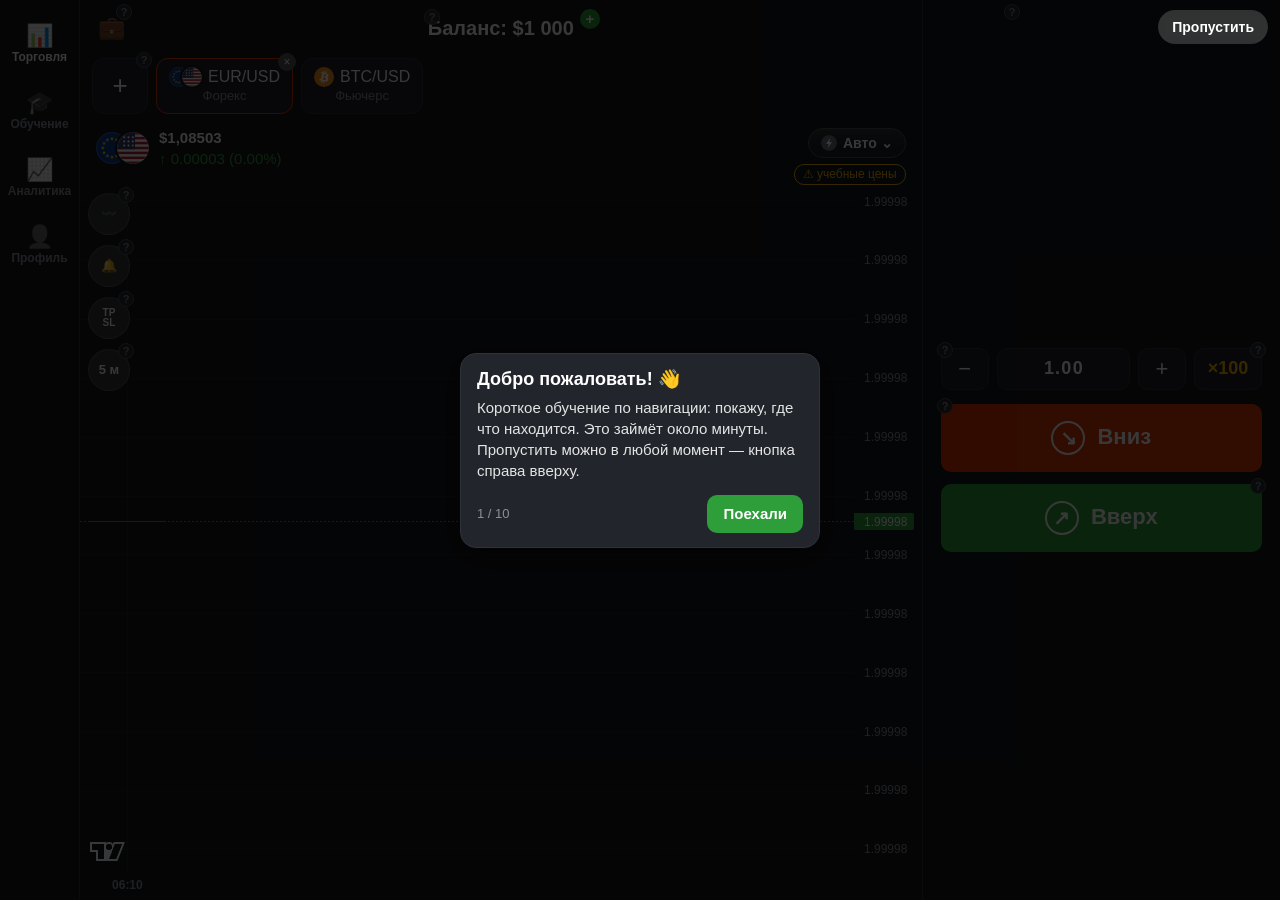
==== commit e2787cf7: "Add files via upload" ====
--- a/criptoforex-pwa/index.html
+++ b/criptoforex-pwa/index.html
@@ -20,7 +20,7 @@
     document.documentElement.classList.add("pwa-standalone");
   }
 </script>
-<link rel="stylesheet" href="./style.css?v=113-pwa">
+<link rel="stylesheet" href="./style.css?v=116-pwa">
 </head>
 <body>
 <div id="app">
@@ -116,7 +116,7 @@
       <button id="m-settings"><span>⚙️</span>Настройки<i>›</i></button>
       <button id="m-feedback"><span>💬</span>Написать @e3to_ya<i>›</i></button>
     </div>
-    <div class="version">CriptoForex (v113)</div>
+    <div class="version">CriptoForex (v116)</div>
   </section>
 
   <nav class="nav">
@@ -200,8 +200,8 @@
 <script src="./currencies.js"></script>
 <script src="./icons.js?v=11"></script>
 <script src="./demo.js"></script>
-<script src="./app.js?v=113-pwa"></script>
-<script src="./dom.js?v=115"></script>
+<script src="./app.js?v=116-pwa"></script>
+<script src="./dom.js?v=116"></script>
 <script>
   if ("serviceWorker" in navigator) {
     window.addEventListener("load", () => navigator.serviceWorker.register("./sw.js").catch(() => {}));
--- a/criptoforex-pwa/style.css
+++ b/criptoforex-pwa/style.css
@@ -954,3 +954,6 @@
 .dr.has-mk{box-shadow:inset 0 0 0 1px #f59e0b}
 
 .dom-ladder .dr.tapflash{box-shadow:inset 0 0 0 2px #f59e0b;}
+
+/* подсказки «?» выключены в настройках */
+.no-hints #hints,.no-hints #hint-pop,.no-hints .qm{display:none!important}
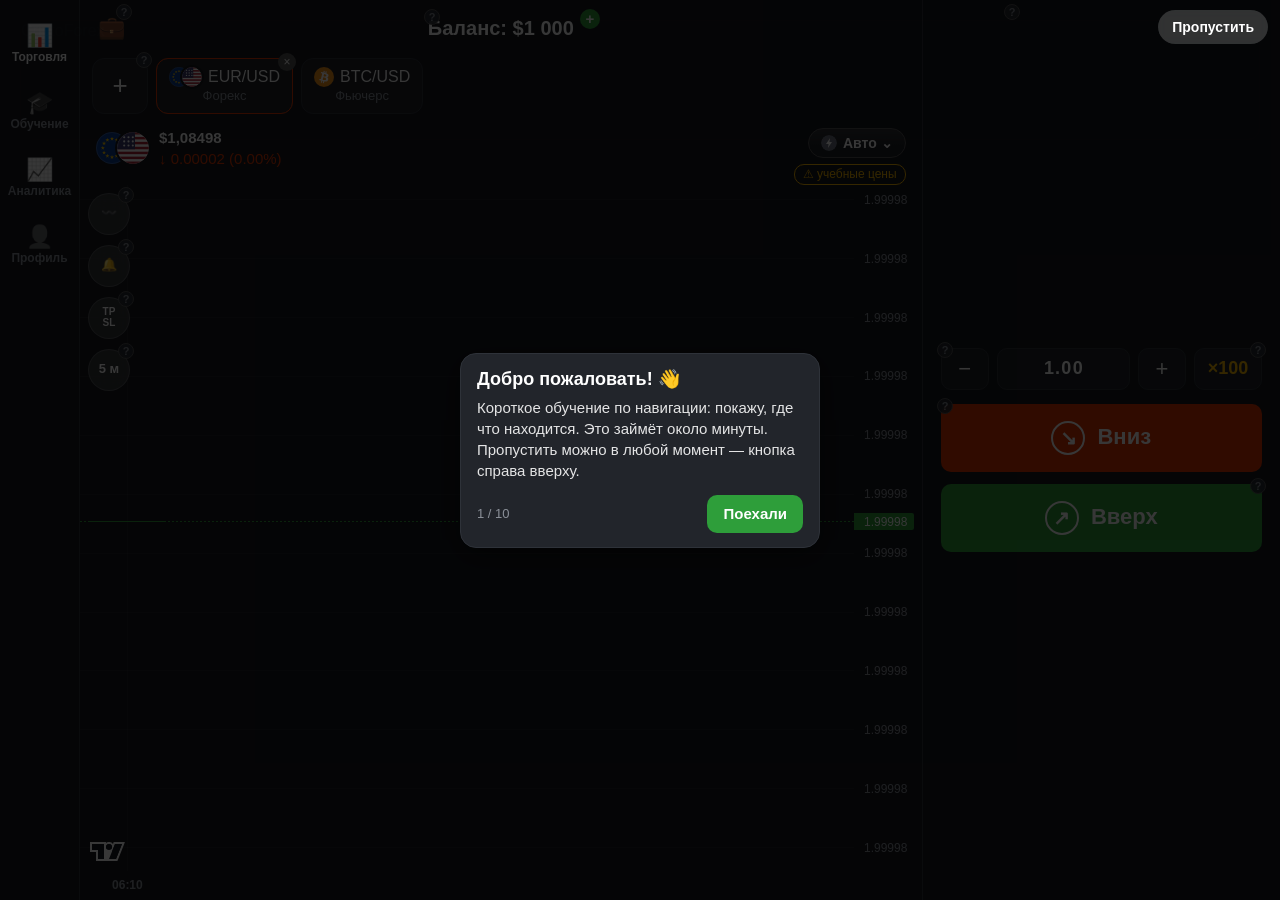
==== commit 4f4c239b: "Add files via upload" ====
--- a/criptoforex-pwa/index.html
+++ b/criptoforex-pwa/index.html
@@ -3,13 +3,13 @@
 <head>
 <meta charset="UTF-8">
 <meta name="viewport" content="width=device-width, initial-scale=1, viewport-fit=cover">
-<meta name="theme-color" content="#16181d">
-<meta name="color-scheme" content="dark">
+<meta name="theme-color" id="meta-theme" content="#16181d">
+<meta name="color-scheme" id="meta-scheme" content="dark">
 <meta name="description" content="Локальный учебный терминал CriptoForex для iPhone.">
 <meta name="mobile-web-app-capable" content="yes">
 <meta name="apple-mobile-web-app-capable" content="yes">
 <meta name="apple-mobile-web-app-title" content="CriptoForex">
-<meta name="apple-mobile-web-app-status-bar-style" content="black">
+<meta name="apple-mobile-web-app-status-bar-style" content="black-translucent">
 <link rel="manifest" href="./manifest.json">
 <link rel="apple-touch-icon" sizes="180x180" href="./apple-touch-icon.png">
 <link rel="icon" type="image/png" sizes="32x32" href="./favicon-32.png">
@@ -20,7 +20,7 @@
     document.documentElement.classList.add("pwa-standalone");
   }
 </script>
-<link rel="stylesheet" href="./style.css?v=116-pwa">
+<link rel="stylesheet" href="./style.css?v=118-pwa">
 </head>
 <body>
 <div id="app">
@@ -116,7 +116,7 @@
       <button id="m-settings"><span>⚙️</span>Настройки<i>›</i></button>
       <button id="m-feedback"><span>💬</span>Написать @e3to_ya<i>›</i></button>
     </div>
-    <div class="version">CriptoForex (v116)</div>
+    <div class="version">CriptoForex (v118)</div>
   </section>
 
   <nav class="nav">
@@ -176,7 +176,19 @@
     <div class="dom-zoom" id="dom-zoom">
       <div class="zg"><button id="dom-rm" aria-label="Строки ниже" title="Строки стакана ниже">↕−</button><button id="dom-rp" aria-label="Строки выше" title="Строки стакана выше">↕+</button><small>строки</small></div>
       <div class="zg"><button id="dom-zm" aria-label="Мельче шаг цены" title="Мельче шаг цены (×1 — каждый тик)">−</button><button id="dom-zv" aria-label="Сбросить" title="Шаг цены ×1">×1</button><button id="dom-zp" aria-label="Крупнее шаг цены" title="Крупнее шаг цены (×10 — каждый 10-й тик)">+</button><small>шаг цены</small></div>
+      <div class="zg"><button id="dom-fc-btn" aria-label="График поверх стакана" title="Добавить график поверх стакана (можно двигать и растягивать)">📈</button><small>график</small></div>
       <div class="zg"><button id="dom-ctr" aria-label="К текущей цене" title="К текущей цене">◎</button><small>к цене</small></div>
+    </div>
+    <div class="dom-fc" id="dom-fc" hidden>
+      <div class="dom-fc-head" id="dom-fc-head" title="Тяни за заголовок — переместить; двойной тап — вернуть на место">
+        <span class="dom-fc-grip" aria-hidden="true">⋮⋮</span>
+        <b id="dom-fc-title">График</b>
+        <span class="dom-fc-tfs" id="dom-fc-tfs"><button data-ftf="15s">15с</button><button data-ftf="1">1м</button><button data-ftf="5">5м</button></span>
+        <button class="dom-fc-x" id="dom-fc-x" aria-label="Закрыть график">✕</button>
+      </div>
+      <canvas id="dom-fc-cv"></canvas>
+      <div class="dom-fc-rz" id="dom-fc-rz" title="Тяни вниз/вверх — высота; двойной тап — по умолчанию"></div>
+      <div class="dom-fc-rc" id="dom-fc-rc" title="Тяни — ширина и высота"></div>
     </div>
     <div class="dom-plate" id="dom-plate"></div>
   </div>
@@ -199,9 +211,9 @@
 
 <script src="./currencies.js"></script>
 <script src="./icons.js?v=11"></script>
-<script src="./demo.js"></script>
-<script src="./app.js?v=116-pwa"></script>
-<script src="./dom.js?v=116"></script>
+<script src="./demo.js?v=117"></script>
+<script src="./app.js?v=118-pwa"></script>
+<script src="./dom.js?v=118"></script>
 <script>
   if ("serviceWorker" in navigator) {
     window.addEventListener("load", () => navigator.serviceWorker.register("./sw.js").catch(() => {}));
--- a/criptoforex-pwa/style.css
+++ b/criptoforex-pwa/style.css
@@ -364,9 +364,9 @@
   .page{scrollbar-width:thin}
 }
 
-/* --- Аналитика: всегда тёмная (виджеты TradingView тёмные), независимо от темы приложения --- */
-#page-analytics{--bg:#16181d;--card:#1f2227;--card2:#272b32;--line:#2e3239;--text:#ffffff;--muted:#8b9099;
-  background:#16181d;color:#ffffff}
+/* --- Аналитика: цвета берутся из темы приложения (var(--bg) и др.), а не прописаны жёстко --- */
+#page-analytics{background:var(--bg);color:var(--text);color-scheme:dark}
+html.light #page-analytics{color-scheme:light}
 /* пока вкладка не открыта, виджеты живут за кадром (а не в display:none) — иначе у них нулевой размер и они грузятся заново */
 #page-analytics:not(.active){display:flex;flex-direction:column;position:absolute;left:0;top:0;width:100%;height:100%;
   visibility:hidden;pointer-events:none;overflow:hidden;z-index:-1}
@@ -376,9 +376,9 @@
 .an-ref:active{background:var(--card2)}
 .an-ref.spin{animation:anspin calc(.9s * var(--ak)) linear}
 @keyframes anspin{to{transform:rotate(360deg)}}
-/* iframe с «чужой» цветовой схемой браузер закрашивает сплошным белым — фиксируем тёмную схему для всей вкладки */
-#page-analytics,#page-analytics *{color-scheme:dark}
-#page-analytics .widget-box{background:#16181d}
+/* iframe виджетов: цветовая схема = схема приложения, иначе браузер закрашивает его сплошным белым/серым */
+#page-analytics .widget-box{background:var(--bg)}
+#page-analytics .widget-box iframe,#page-analytics .tradingview-widget-container{background:transparent;color-scheme:inherit}
 
 /* значки бирж */
 .eic{display:inline-flex;align-items:center;vertical-align:middle;flex:none;margin-right:6px}
@@ -591,6 +591,9 @@
   --safe-t:calc(max(env(safe-area-inset-top,0px),var(--tg-safe-area-inset-top,0px)) + var(--tg-content-safe-area-inset-top,0px));
 }
 html.pwa-standalone #app{padding-top:var(--safe-t)}
+html.pwa-standalone #trades-view,html.pwa-standalone #admin-view{padding-top:var(--safe-t)}
+/* iOS при black-translucent рисует белые значки: в светлых темах подкладываем тёмную плашку, чтобы часы/батарея читались */
+html.pwa-standalone.light body::before{content:"";position:fixed;top:0;left:0;right:0;height:env(safe-area-inset-top,0px);background:#16181d;z-index:60;pointer-events:none}
 /* полный экран: отступ под вырез/статус-бар и кнопки Telegram сверху */
 html.fs #app{padding-top:var(--safe-t)}
 html.fs #trades-view,html.fs #admin-view{padding-top:var(--safe-t)}
@@ -957,3 +960,24 @@
 
 /* подсказки «?» выключены в настройках */
 .no-hints #hints,.no-hints #hint-pop,.no-hints .qm{display:none!important}
+
+/* --- плавающий график поверх стакана: двигается за заголовок, тянется за нижнюю границу и угол --- */
+.dom-fc{position:absolute;z-index:5;left:var(--fc-x,0px);top:var(--fc-y,0px);width:var(--fc-w,100%);height:var(--fc-h,190px);display:flex;flex-direction:column;
+  background:color-mix(in srgb,var(--bg) 94%,transparent);border:1px solid var(--border2);border-radius:10px;box-shadow:0 6px 24px rgba(0,0,0,.45);overflow:hidden;touch-action:none}
+.dom-fc[hidden]{display:none}
+.dom-fc-head{flex:none;display:flex;align-items:center;gap:6px;height:30px;padding:0 4px 0 8px;background:var(--card);border-bottom:1px solid var(--line);cursor:grab;user-select:none;-webkit-user-select:none}
+.dom-fc-head:active{cursor:grabbing}
+.dom-fc-grip{color:var(--muted);font-size:14px;letter-spacing:-2px}
+.dom-fc-head b{font-size:13px;white-space:nowrap;overflow:hidden;text-overflow:ellipsis;min-width:0}
+.dom-fc-tfs{margin-left:auto;display:flex;gap:3px}
+.dom-fc-tfs button{height:22px;padding:0 7px;font-size:11px;font-weight:700;border-radius:7px;color:var(--muted);border:1px solid var(--line)}
+.dom-fc-tfs button.on{color:var(--text);border-color:var(--text)}
+.dom-fc-x{width:28px;height:26px;font-size:14px;color:var(--muted)}
+#dom-fc-cv{flex:1 1 0;min-height:0;width:100%;display:block;touch-action:none}
+/* нижняя граница — широкая зона захвата (28px на пальце), видна как короткая «ручка» */
+.dom-fc-rz{position:absolute;left:0;right:34px;bottom:0;height:var(--sw,14px);cursor:ns-resize;touch-action:none}
+.dom-fc-rz::after{content:"";position:absolute;left:50%;bottom:3px;width:44px;height:4px;margin-left:-22px;border-radius:2px;background:var(--muted);opacity:.7}
+.dom-fc-rc{position:absolute;right:0;bottom:0;width:34px;height:var(--sw,14px);cursor:nwse-resize;touch-action:none}
+.dom-fc-rc::after{content:"";position:absolute;right:4px;bottom:4px;width:10px;height:10px;border-right:2px solid var(--muted);border-bottom:2px solid var(--muted);opacity:.8}
+.dom-fc.drag{box-shadow:0 0 0 2px var(--accent),0 6px 24px rgba(0,0,0,.45)}
+#dom-fc-btn.on{background:var(--accent);color:var(--accent-t)}
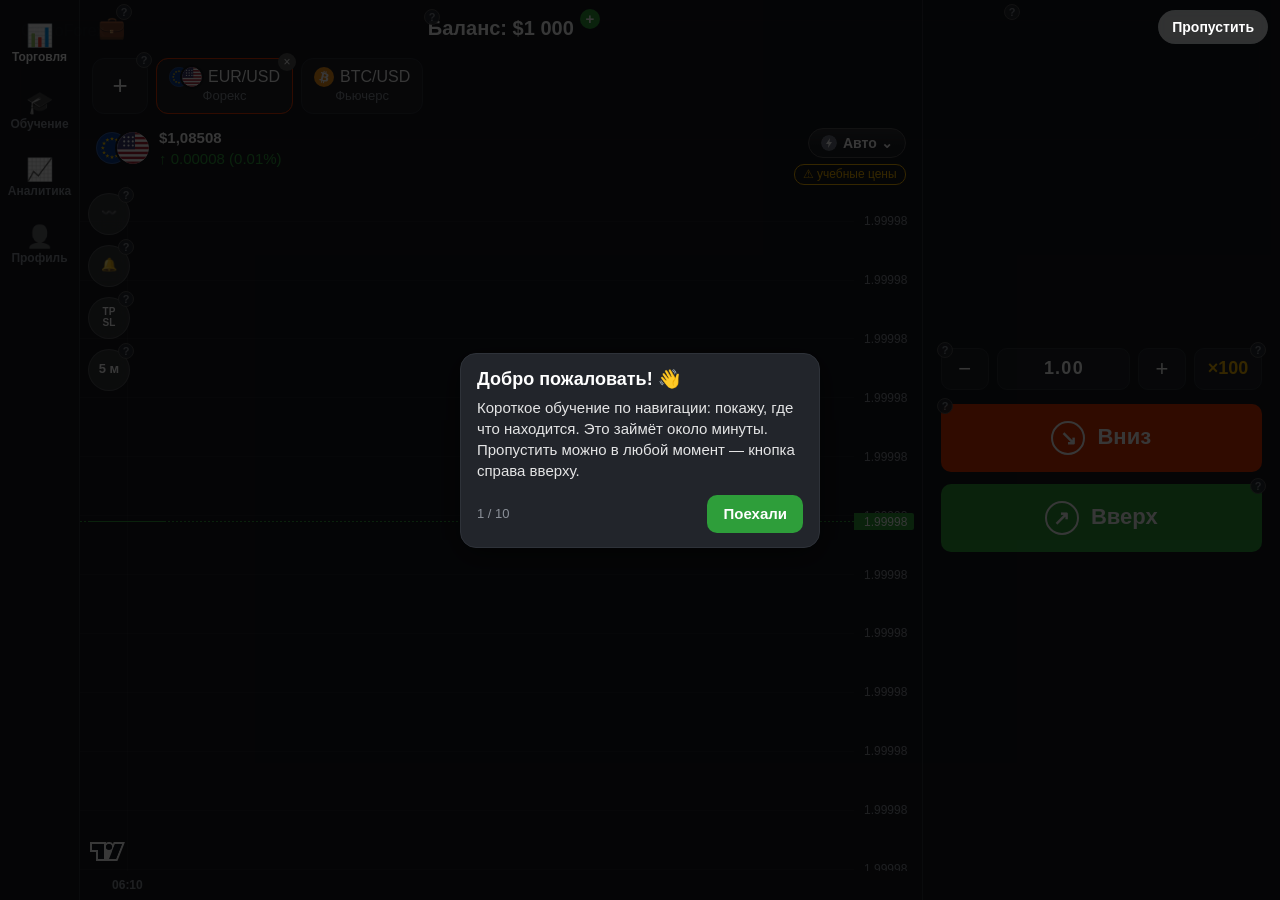
==== commit 69df67b1: "Add files via upload" ====
--- a/criptoforex-pwa/index.html
+++ b/criptoforex-pwa/index.html
@@ -10,6 +10,10 @@
 <meta name="apple-mobile-web-app-capable" content="yes">
 <meta name="apple-mobile-web-app-title" content="CriptoForex">
 <meta name="apple-mobile-web-app-status-bar-style" content="black-translucent">
+<script>
+  /* статус-бар: цвет сохранённой темы ставим сразу, до первой отрисовки (иначе при холодном старте Android показывает серый цвет из манифеста) */
+  try { var _b = localStorage.getItem("themeBg"); if (_b && /^#[0-9a-f]{6}$/i.test(_b)) { document.getElementById("meta-theme").setAttribute("content", _b); document.documentElement.style.backgroundColor = _b; } } catch (e) {}
+</script>
 <link rel="manifest" href="./manifest.json">
 <link rel="apple-touch-icon" sizes="180x180" href="./apple-touch-icon.png">
 <link rel="icon" type="image/png" sizes="32x32" href="./favicon-32.png">
@@ -20,7 +24,7 @@
     document.documentElement.classList.add("pwa-standalone");
   }
 </script>
-<link rel="stylesheet" href="./style.css?v=118-pwa">
+<link rel="stylesheet" href="./style.css?v=119-pwa">
 </head>
 <body>
 <div id="app">
@@ -116,7 +120,7 @@
       <button id="m-settings"><span>⚙️</span>Настройки<i>›</i></button>
       <button id="m-feedback"><span>💬</span>Написать @e3to_ya<i>›</i></button>
     </div>
-    <div class="version">CriptoForex (v118)</div>
+    <div class="version">CriptoForex (v119)</div>
   </section>
 
   <nav class="nav">
@@ -174,9 +178,10 @@
     <div class="dom-split" id="dom-split1" title="Потяни, чтобы изменить ширину графика и стакана"></div>
     <div class="dom-ladder" id="dom-ladder"></div>
     <div class="dom-zoom" id="dom-zoom">
+      <div class="zg zhd"><button id="dom-zhide" aria-label="Скрыть панель" title="Скрыть / показать панель">⌄</button><small>скрыть</small></div>
       <div class="zg"><button id="dom-rm" aria-label="Строки ниже" title="Строки стакана ниже">↕−</button><button id="dom-rp" aria-label="Строки выше" title="Строки стакана выше">↕+</button><small>строки</small></div>
       <div class="zg"><button id="dom-zm" aria-label="Мельче шаг цены" title="Мельче шаг цены (×1 — каждый тик)">−</button><button id="dom-zv" aria-label="Сбросить" title="Шаг цены ×1">×1</button><button id="dom-zp" aria-label="Крупнее шаг цены" title="Крупнее шаг цены (×10 — каждый 10-й тик)">+</button><small>шаг цены</small></div>
-      <div class="zg"><button id="dom-fc-btn" aria-label="График поверх стакана" title="Добавить график поверх стакана (можно двигать и растягивать)">📈</button><small>график</small></div>
+      <div class="zg zfc"><button id="dom-fc-btn" aria-label="График поверх стакана" title="Добавить график поверх стакана (можно двигать и растягивать)">📈</button><small>график</small></div>
       <div class="zg"><button id="dom-ctr" aria-label="К текущей цене" title="К текущей цене">◎</button><small>к цене</small></div>
     </div>
     <div class="dom-fc" id="dom-fc" hidden>
@@ -212,8 +217,8 @@
 <script src="./currencies.js"></script>
 <script src="./icons.js?v=11"></script>
 <script src="./demo.js?v=117"></script>
-<script src="./app.js?v=118-pwa"></script>
-<script src="./dom.js?v=118"></script>
+<script src="./app.js?v=119-pwa"></script>
+<script src="./dom.js?v=119"></script>
 <script>
   if ("serviceWorker" in navigator) {
     window.addEventListener("load", () => navigator.serviceWorker.register("./sw.js").catch(() => {}));
--- a/criptoforex-pwa/style.css
+++ b/criptoforex-pwa/style.css
@@ -378,7 +378,7 @@
 @keyframes anspin{to{transform:rotate(360deg)}}
 /* iframe виджетов: цветовая схема = схема приложения, иначе браузер закрашивает его сплошным белым/серым */
 #page-analytics .widget-box{background:var(--bg)}
-#page-analytics .widget-box iframe,#page-analytics .tradingview-widget-container{background:transparent;color-scheme:inherit}
+.an-fail{display:flex;align-items:center;justify-content:center;height:100%;padding:16px;text-align:center;color:var(--muted);font-size:14px}
 
 /* значки бирж */
 .eic{display:inline-flex;align-items:center;vertical-align:middle;flex:none;margin-right:6px}
@@ -981,3 +981,10 @@
 .dom-fc-rc::after{content:"";position:absolute;right:4px;bottom:4px;width:10px;height:10px;border-right:2px solid var(--muted);border-bottom:2px solid var(--muted);opacity:.8}
 .dom-fc.drag{box-shadow:0 0 0 2px var(--accent),0 6px 24px rgba(0,0,0,.45)}
 #dom-fc-btn.on{background:var(--accent);color:var(--accent-t)}
+
+/* панель «строки / шаг цены / график / к цене»: кнопка ⌄ сворачивает её до двух кнопок (⚙ — развернуть, 📈 — график) */
+.dom-zoom .zhd button{font-size:18px}
+.dom-zoom.min{padding:3px;gap:3px}
+.dom-zoom.min .zg:not(.zhd):not(.zfc){display:none}
+.dom-zoom.min .zhd small,.dom-zoom.min .zfc small{display:none}
+.dom-zoom.min .zhd button{font-size:15px}
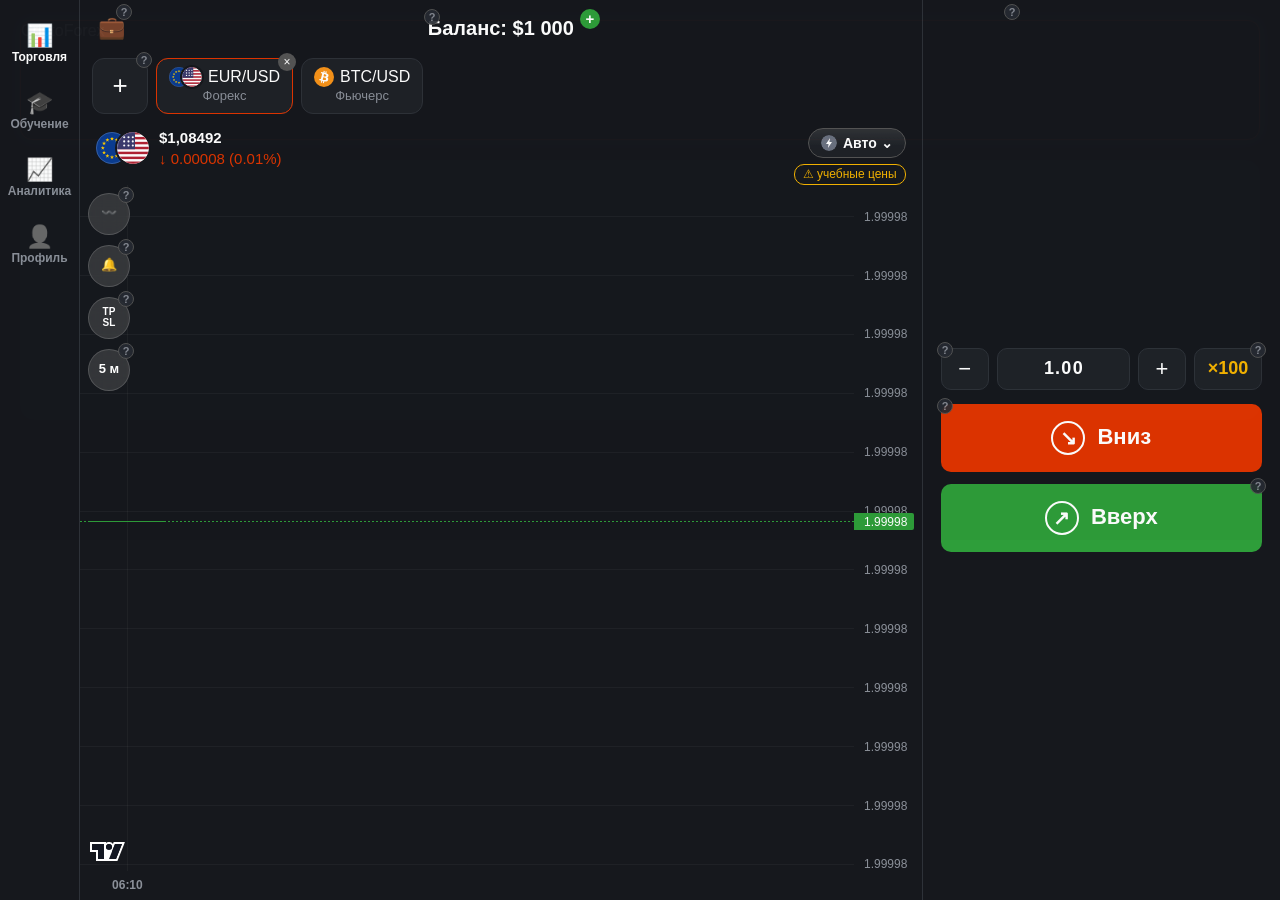
==== commit 657cfe56: "Add files via upload" ====
--- a/criptoforex-pwa/index.html
+++ b/criptoforex-pwa/index.html
@@ -24,7 +24,7 @@
     document.documentElement.classList.add("pwa-standalone");
   }
 </script>
-<link rel="stylesheet" href="./style.css?v=119-pwa">
+<link rel="stylesheet" href="./style.css?v=121-pwa">
 </head>
 <body>
 <div id="app">
@@ -120,7 +120,7 @@
       <button id="m-settings"><span>⚙️</span>Настройки<i>›</i></button>
       <button id="m-feedback"><span>💬</span>Написать @e3to_ya<i>›</i></button>
     </div>
-    <div class="version">CriptoForex (v119)</div>
+    <div class="version">CriptoForex (v121)</div>
   </section>
 
   <nav class="nav">
@@ -192,8 +192,15 @@
         <button class="dom-fc-x" id="dom-fc-x" aria-label="Закрыть график">✕</button>
       </div>
       <canvas id="dom-fc-cv"></canvas>
-      <div class="dom-fc-rz" id="dom-fc-rz" title="Тяни вниз/вверх — высота; двойной тап — по умолчанию"></div>
-      <div class="dom-fc-rc" id="dom-fc-rc" title="Тяни — ширина и высота"></div>
+      <!-- ручки изменения размера: 4 стороны + 4 угла (двойной тап — размер по умолчанию) -->
+      <div class="dom-fc-h n" data-rz="n" title="Тяни — высота сверху; двойной тап — по умолчанию"></div>
+      <div class="dom-fc-h s" data-rz="s" title="Тяни — высота снизу; двойной тап — по умолчанию"></div>
+      <div class="dom-fc-h w" data-rz="w" title="Тяни — ширина слева; двойной тап — по умолчанию"></div>
+      <div class="dom-fc-h e" data-rz="e" title="Тяни — ширина справа; двойной тап — по умолчанию"></div>
+      <div class="dom-fc-h nw" data-rz="nw" title="Тяни — ширина и высота"></div>
+      <div class="dom-fc-h ne" data-rz="ne" title="Тяни — ширина и высота"></div>
+      <div class="dom-fc-h sw" data-rz="sw" title="Тяни — ширина и высота"></div>
+      <div class="dom-fc-h se" data-rz="se" title="Тяни — ширина и высота"></div>
     </div>
     <div class="dom-plate" id="dom-plate"></div>
   </div>
@@ -217,8 +224,8 @@
 <script src="./currencies.js"></script>
 <script src="./icons.js?v=11"></script>
 <script src="./demo.js?v=117"></script>
-<script src="./app.js?v=119-pwa"></script>
-<script src="./dom.js?v=119"></script>
+<script src="./app.js?v=121-pwa"></script>
+<script src="./dom.js?v=121"></script>
 <script>
   if ("serviceWorker" in navigator) {
     window.addEventListener("load", () => navigator.serviceWorker.register("./sw.js").catch(() => {}));
--- a/criptoforex-pwa/style.css
+++ b/criptoforex-pwa/style.css
@@ -961,8 +961,8 @@
 /* подсказки «?» выключены в настройках */
 .no-hints #hints,.no-hints #hint-pop,.no-hints .qm{display:none!important}
 
-/* --- плавающий график поверх стакана: двигается за заголовок, тянется за нижнюю границу и угол --- */
-.dom-fc{position:absolute;z-index:5;left:var(--fc-x,0px);top:var(--fc-y,0px);width:var(--fc-w,100%);height:var(--fc-h,190px);display:flex;flex-direction:column;
+/* --- плавающий график поверх стакана: двигается за заголовок, размер меняется за любую сторону и угол --- */
+.dom-fc{position:absolute;z-index:8;left:var(--fc-x,0px);top:var(--fc-y,0px);width:var(--fc-w,100%);height:var(--fc-h,190px);display:flex;flex-direction:column;
   background:color-mix(in srgb,var(--bg) 94%,transparent);border:1px solid var(--border2);border-radius:10px;box-shadow:0 6px 24px rgba(0,0,0,.45);overflow:hidden;touch-action:none}
 .dom-fc[hidden]{display:none}
 .dom-fc-head{flex:none;display:flex;align-items:center;gap:6px;height:30px;padding:0 4px 0 8px;background:var(--card);border-bottom:1px solid var(--line);cursor:grab;user-select:none;-webkit-user-select:none}
@@ -974,11 +974,25 @@
 .dom-fc-tfs button.on{color:var(--text);border-color:var(--text)}
 .dom-fc-x{width:28px;height:26px;font-size:14px;color:var(--muted)}
 #dom-fc-cv{flex:1 1 0;min-height:0;width:100%;display:block;touch-action:none}
-/* нижняя граница — широкая зона захвата (28px на пальце), видна как короткая «ручка» */
-.dom-fc-rz{position:absolute;left:0;right:34px;bottom:0;height:var(--sw,14px);cursor:ns-resize;touch-action:none}
-.dom-fc-rz::after{content:"";position:absolute;left:50%;bottom:3px;width:44px;height:4px;margin-left:-22px;border-radius:2px;background:var(--muted);opacity:.7}
-.dom-fc-rc{position:absolute;right:0;bottom:0;width:34px;height:var(--sw,14px);cursor:nwse-resize;touch-action:none}
-.dom-fc-rc::after{content:"";position:absolute;right:4px;bottom:4px;width:10px;height:10px;border-right:2px solid var(--muted);border-bottom:2px solid var(--muted);opacity:.8}
+/* ручки размера: 4 стороны и 4 угла; на пальце зоны шире. Кнопки в заголовке всегда выше ручек */
+.dom-fc{--rh:8px;--rc:18px}
+@media (pointer:coarse){.dom-fc{--rh:20px;--rc:34px}}
+.dom-fc-head button{position:relative;z-index:2}
+.dom-fc-h{position:absolute;z-index:1;touch-action:none;-webkit-tap-highlight-color:transparent}
+.dom-fc-h.n,.dom-fc-h.s{left:var(--rc);right:var(--rc);height:var(--rh);cursor:ns-resize}
+.dom-fc-h.w,.dom-fc-h.e{top:var(--rc);bottom:var(--rc);width:var(--rh);cursor:ew-resize}
+.dom-fc-h.n{top:0;height:min(var(--rh),8px)}.dom-fc-h.s{bottom:0}.dom-fc-h.w{left:0}.dom-fc-h.e{right:0}
+.dom-fc-h.nw,.dom-fc-h.ne,.dom-fc-h.sw,.dom-fc-h.se{width:var(--rc);height:var(--rc)}
+.dom-fc-h.nw{top:0;left:0;cursor:nwse-resize;height:min(var(--rc),12px)}
+.dom-fc-h.ne{top:0;right:0;cursor:nesw-resize;height:min(var(--rc),12px)}
+.dom-fc-h.sw{bottom:0;left:0;cursor:nesw-resize}
+.dom-fc-h.se{bottom:0;right:0;cursor:nwse-resize}
+/* видимые «ручки»: короткая полоска снизу и по бокам, уголок справа внизу */
+.dom-fc-h.s::after,.dom-fc-h.e::after,.dom-fc-h.w::after{content:"";position:absolute;border-radius:2px;background:var(--muted);opacity:.7}
+.dom-fc-h.s::after{left:50%;bottom:3px;width:44px;height:4px;margin-left:-22px}
+.dom-fc-h.e::after{right:3px;top:50%;height:44px;width:4px;margin-top:-22px}
+.dom-fc-h.w::after{left:3px;top:50%;height:44px;width:4px;margin-top:-22px}
+.dom-fc-h.se::after{content:"";position:absolute;right:4px;bottom:4px;width:10px;height:10px;border-right:2px solid var(--muted);border-bottom:2px solid var(--muted);opacity:.8}
 .dom-fc.drag{box-shadow:0 0 0 2px var(--accent),0 6px 24px rgba(0,0,0,.45)}
 #dom-fc-btn.on{background:var(--accent);color:var(--accent-t)}
 
